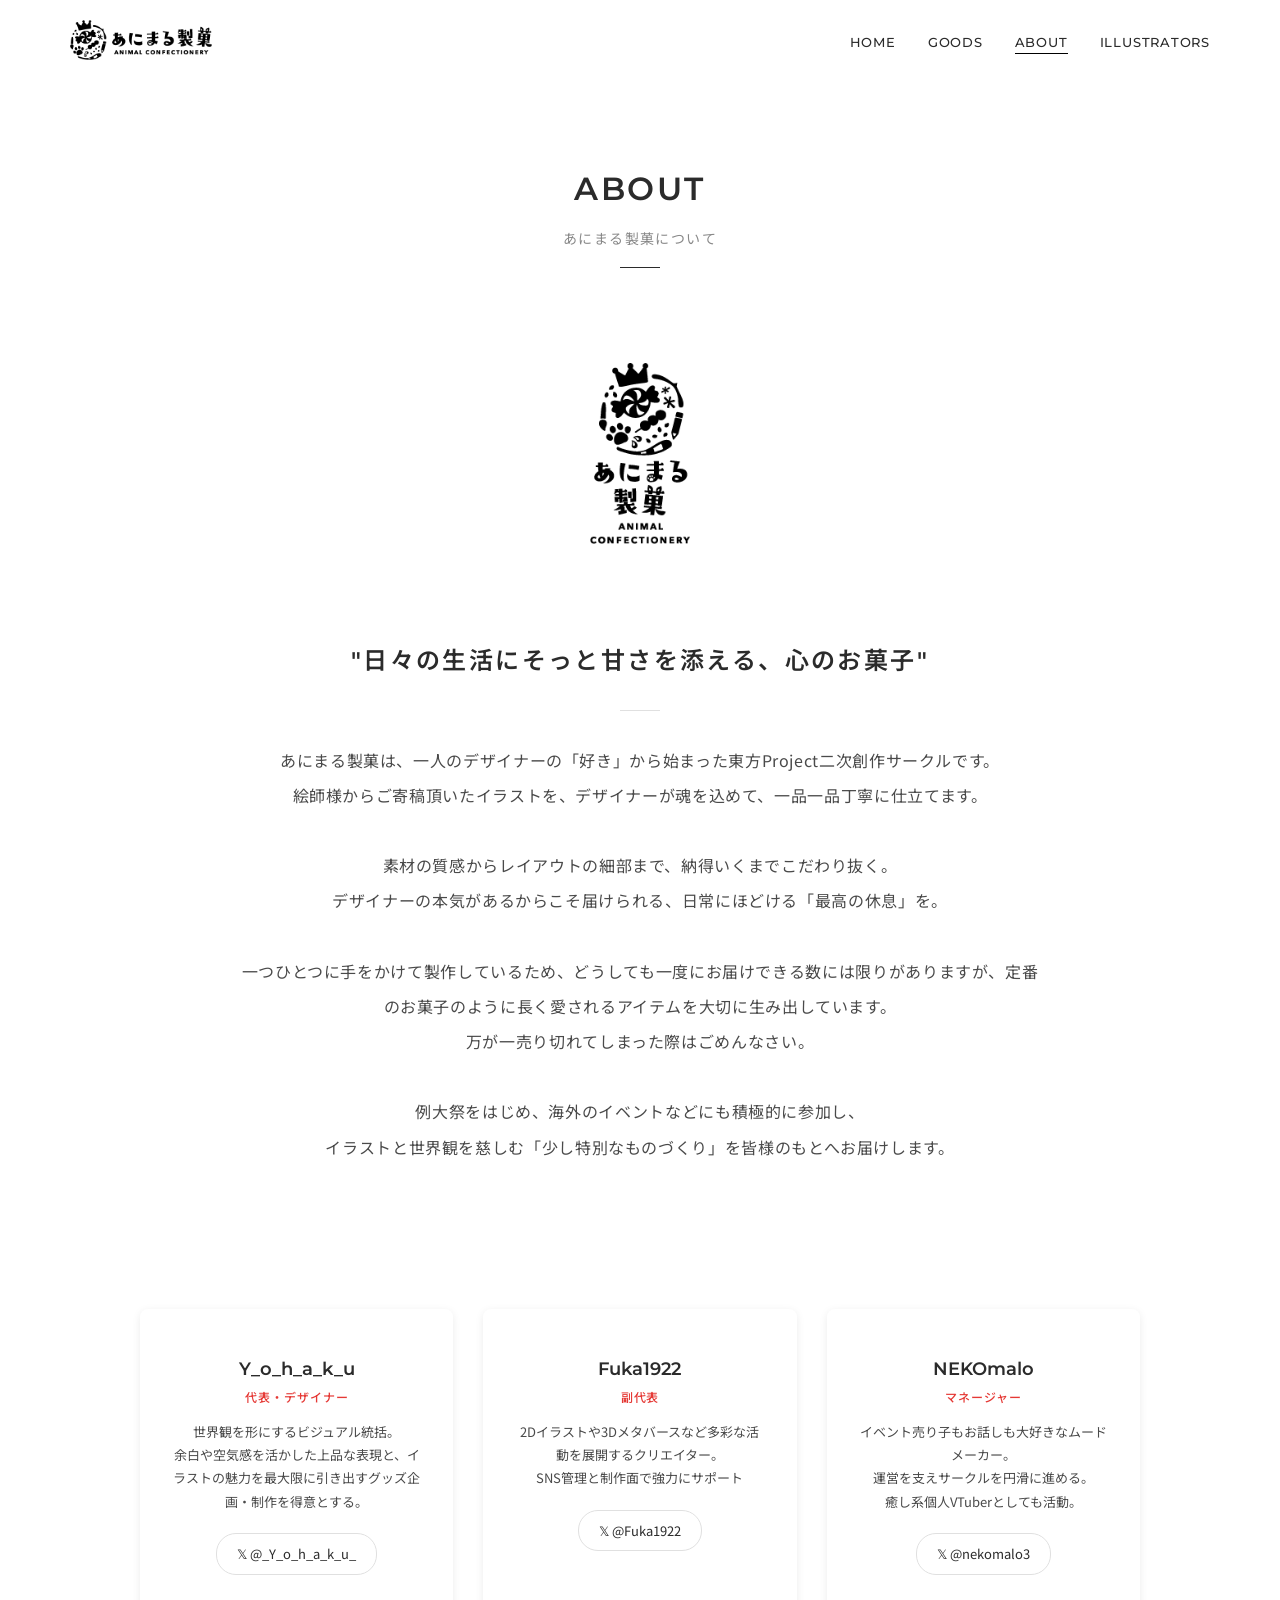
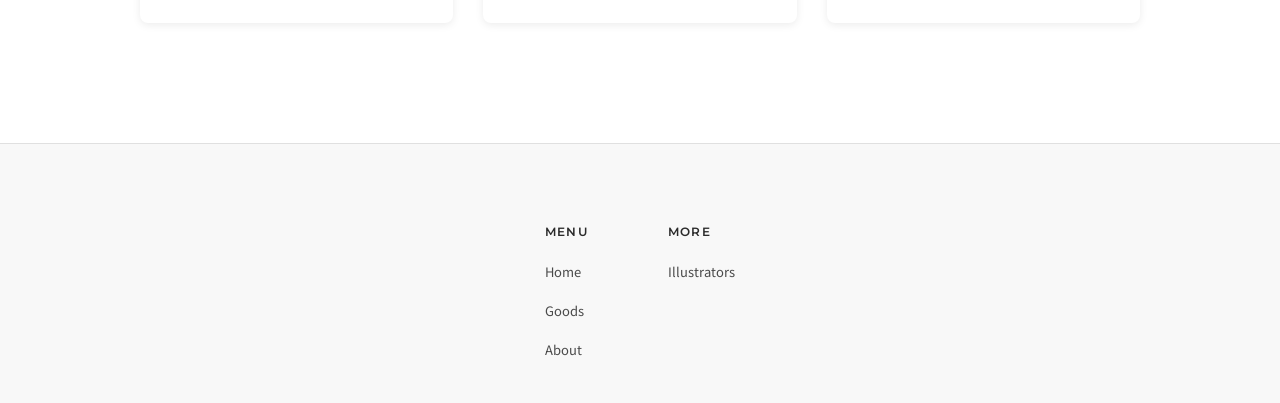
==== about.html @ 4a23eeb8 "Initial commit" ====
<!DOCTYPE html>
<html lang="ja">

<head>
    <meta charset="UTF-8">
    <meta name="viewport" content="width=device-width, initial-scale=1.0">
    <title>About | あにまる製菓 - サークルについて</title>
    <meta name="description" content="あにまる製菓のサークル理念、ものづくりへのこだわり、活動実績をご紹介します。厳選されたイラストとこだわりの質感で心のお菓子をお届けします。">
    <meta property="og:title" content="About | あにまる製菓">
    <meta property="og:description" content="あにまる製菓のサークル理念、ものづくりへのこだわりをご紹介します。">
    <meta property="og:type" content="website">
    <meta name="twitter:card" content="summary_large_image">
    <link rel="icon" href="rogo/アセット 2.png" type="image/png">
    <link rel="stylesheet" href="css/style.css">
</head>

<body>

    <!-- ヘッダー -->
    <header class="header" id="header">
        <div class="header__inner">
            <a href="index.html" class="header__logo" aria-label="あにまる製菓 トップへ">
                <img src="rogo/アセット 1.png" alt="あにまる製菓 ロゴ" width="180" height="40">
            </a>
            <nav class="nav" aria-label="メインナビゲーション">
                <ul class="nav__list">
                    <li><a href="index.html" class="nav__link">Home</a></li>
                    <li><a href="products.html" class="nav__link">Goods</a></li>
                    <li><a href="about.html" class="nav__link nav__link--active">About</a></li>

                    <li><a href="illustrators.html" class="nav__link">Illustrators</a></li>

                </ul>
            </nav>
            <button class="hamburger" id="hamburger" aria-label="メニューを開く" aria-expanded="false">
                <span class="hamburger__line"></span>
                <span class="hamburger__line"></span>
                <span class="hamburger__line"></span>
            </button>
        </div>
    </header>

    <!-- モバイルナビゲーション -->
    <nav class="mobile-nav" id="mobile-nav" aria-label="モバイルナビゲーション">
        <ul class="mobile-nav__list">
            <li class="mobile-nav__item"><a href="index.html" class="mobile-nav__link">Home</a></li>
            <li class="mobile-nav__item"><a href="products.html" class="mobile-nav__link">Goods</a></li>
            <li class="mobile-nav__item"><a href="about.html" class="mobile-nav__link">About</a></li>

            <li class="mobile-nav__item"><a href="illustrators.html" class="mobile-nav__link">Illustrators</a></li>

        </ul>
    </nav>

    <main>
        <!-- ページヒーロー -->
        <section class="page-hero" style="margin-top: var(--header-height);">
            <div class="container">
                <div class="section-title" style="padding: 80px 0 0; margin-bottom: 95px;">
                    <span class="section-title__en">About</span>
                    <span class="section-title__ja">あにまる製菓について</span>
                    <span class="section-title__line"></span>
                </div>
            </div>
        </section>

        <!-- サークル理念 -->
        <section class="section fade-in" style="padding-top: 0;">
            <div class="container">
                <div class="about-philosophy" style="max-width: 800px; margin: 0 auto; text-align: center;">
                    <img src="rogo/アセット 2.png" alt="あにまる製菓" style="width: 100px; margin: 0 auto 100px;" loading="lazy">
                    <h2
                        style="font-size: var(--fs-h3); font-weight: 600; color: var(--color-heading); letter-spacing: 0.1em; margin-bottom: 16px;">
                        "日々の生活にそっと甘さを添える、心のお菓子"
                    </h2>
                    <span
                        style="display: block; width: 40px; height: 1px; background: var(--color-border); margin: 32px auto;"></span>
                    <p style="line-height: 2.2; letter-spacing: 0.04em;">
                        あにまる製菓は、一人のデザイナーの「好き」から始まった東方Project二次創作サークルです。<br>
                        絵師様からご寄稿頂いたイラストを、デザイナーが魂を込めて、一品一品丁寧に仕立てます。<br><br>
                        素材の質感からレイアウトの細部まで、納得いくまでこだわり抜く。<br>
                        デザイナーの本気があるからこそ届けられる、日常にほどける「最高の休息」を。<br><br>
                        一つひとつに手をかけて製作しているため、どうしても一度にお届けできる数には限りがありますが、定番のお菓子のように長く愛されるアイテムを大切に生み出しています。<br>
                        万が一売り切れてしまった際はごめんなさい。<br><br>
                        例大祭をはじめ、海外のイベントなどにも積極的に参加し、<br>
                        イラストと世界観を慈しむ「少し特別なものづくり」を皆様のもとへお届けします。
                    </p>
                </div>
            </div>
        </section>

        <!-- メンバー紹介 -->
        <section id="members" class="section fade-in" style="padding-top: 0;">
            <div class="container">
                <div class="grid grid--3" style="max-width:1000px;margin:0 auto;">

                    <!-- Y_o_h_a_k_u -->
                    <div class="member-card"
                        style="background:var(--color-white);border-radius:var(--radius-card);box-shadow:var(--shadow-card);overflow:hidden;text-align:center;padding:48px 32px;">
                        <h3
                            style="font-family:var(--font-heading);font-size:18px;font-weight:600;color:var(--color-heading);margin-bottom:4px;">
                            Y_o_h_a_k_u</h3>
                        <p
                            style="font-size:12px;color:var(--color-accent);font-weight:500;letter-spacing:0.08em;margin-bottom:12px;">
                            代表・デザイナー</p>
                        <p style="font-size:13px;line-height:1.8;color:var(--color-body);margin-bottom:20px;">
                            世界観を形にするビジュアル統括。<br>
                            余白や空気感を活かした上品な表現と、イラストの魅力を最大限に引き出すグッズ企画・制作を得意とする。
                        </p>
                        <a href="https://x.com/_Y_o_h_a_k_u_" target="_blank" rel="noopener noreferrer"
                            style="display:inline-flex;align-items:center;gap:6px;font-size:13px;color:var(--color-heading);border:1px solid var(--color-border);padding:8px 20px;border-radius:20px;transition:all 0.3s ease;"
                            onmouseover="this.style.background='var(--color-heading)';this.style.color='#fff'"
                            onmouseout="this.style.background='transparent';this.style.color='var(--color-heading)'">
                            𝕏 @_Y_o_h_a_k_u_
                        </a>
                    </div>

                    <!-- Fuka1922 -->
                    <div class="member-card"
                        style="background:var(--color-white);border-radius:var(--radius-card);box-shadow:var(--shadow-card);overflow:hidden;text-align:center;padding:48px 32px;">
                        <h3
                            style="font-family:var(--font-heading);font-size:18px;font-weight:600;color:var(--color-heading);margin-bottom:4px;">
                            Fuka1922</h3>
                        <p
                            style="font-size:12px;color:var(--color-accent);font-weight:500;letter-spacing:0.08em;margin-bottom:12px;">
                            副代表</p>
                        <p style="font-size:13px;line-height:1.8;color:var(--color-body);margin-bottom:20px;">
                            2Dイラストや3Dメタバースなど多彩な活動を展開するクリエイター。<br>SNS管理と制作面で強力にサポート
                        </p>
                        <a href="https://x.com/Fuka1922" target="_blank" rel="noopener noreferrer"
                            style="display:inline-flex;align-items:center;gap:6px;font-size:13px;color:var(--color-heading);border:1px solid var(--color-border);padding:8px 20px;border-radius:20px;transition:all 0.3s ease;"
                            onmouseover="this.style.background='var(--color-heading)';this.style.color='#fff'"
                            onmouseout="this.style.background='transparent';this.style.color='var(--color-heading)'">
                            𝕏 @Fuka1922
                        </a>
                    </div>

                    <!-- NEKOmalo -->
                    <div class="member-card"
                        style="background:var(--color-white);border-radius:var(--radius-card);box-shadow:var(--shadow-card);overflow:hidden;text-align:center;padding:48px 32px;">
                        <h3
                            style="font-family:var(--font-heading);font-size:18px;font-weight:600;color:var(--color-heading);margin-bottom:4px;">
                            NEKOmalo</h3>
                        <p
                            style="font-size:12px;color:var(--color-accent);font-weight:500;letter-spacing:0.08em;margin-bottom:12px;">
                            マネージャー</p>
                        <p style="font-size:13px;line-height:1.8;color:var(--color-body);margin-bottom:20px;">
                            イベント売り子もお話しも大好きなムードメーカー。<br>
                            運営を支えサークルを円滑に進める。<br>
                            癒し系個人VTuberとしても活動。
                        </p>
                        <a href="https://x.com/nekomalo3" target="_blank" rel="noopener noreferrer"
                            style="display:inline-flex;align-items:center;gap:6px;font-size:13px;color:var(--color-heading);border:1px solid var(--color-border);padding:8px 20px;border-radius:20px;transition:all 0.3s ease;"
                            onmouseover="this.style.background='var(--color-heading)';this.style.color='#fff'"
                            onmouseout="this.style.background='transparent';this.style.color='var(--color-heading)'">
                            𝕏 @nekomalo3
                        </a>
                    </div>

                </div>
            </div>
        </section>





    </main>

    <!-- フッター -->
    <footer class="footer" id="footer">
        <div class="footer__inner">

            <div class="footer__nav">
                <div>
                    <h4 class="footer__nav-title">Menu</h4>
                    <ul class="footer__nav-list">
                        <li><a href="index.html" class="footer__nav-link">Home</a></li>
                        <li><a href="products.html" class="footer__nav-link">Goods</a></li>
                        <li><a href="about.html" class="footer__nav-link">About</a></li>

                    </ul>
                </div>
                <div>
                    <h4 class="footer__nav-title">More</h4>
                    <ul class="footer__nav-list">
                        <li><a href="illustrators.html" class="footer__nav-link">Illustrators</a></li>

                    </ul>
                </div>

            </div>
        </div>
    </footer>

    <button class="scroll-top" id="scroll-top" aria-label="ページトップに戻る">↑</button>
    <script src="js/main.js"></script>
</body>

</html>
---- css/style.css ----
/* ============================================================
   あにまる製菓 - ANIMAL CONFECTIONERY
   デザインシステム CSS
   モノトーン・ギャラリースタイル
   ============================================================ */

/* ── Google Fonts 読み込み ── */
@import url('https://fonts.googleapis.com/css2?family=Montserrat:wght@300;400;500;600;700&family=Noto+Sans+JP:wght@300;400;500;600;700&display=swap');

/* ============================================================
   1. CSS カスタムプロパティ（デザイントークン）
   ============================================================ */
:root {
  /* --- カラーパレット（モノトーン） --- */
  --color-white: #FFFFFF;
  --color-off-white: #FAFAFA;
  --color-light-gray-bg: #F8F8F8;
  --color-border: #E0E0E0;
  --color-disabled: #CCCCCC;
  --color-caption: #888888;
  --color-note: #555555;
  --color-body: #4A4A4A;
  --color-icon: #4A4A4A;
  --color-heading: #2B2B2B;
  --color-dark-gray: #333333;
  --color-hover: #666666;
  --color-black: #000000;

  /* --- アクセントカラー（3周年キャンペーン用・赤） --- */
  --color-accent: #E53935;
  --color-accent-dark: #C62828;
  --color-accent-light: #FFCDD2;

  /* --- タイポグラフィ --- */
  --font-heading: 'Montserrat', 'Noto Sans JP', sans-serif;
  --font-body: 'Noto Sans JP', 'Montserrat', sans-serif;

  /* --- フォントサイズ（PC） --- */
  --fs-h1: 40px;
  --fs-h2: 32px;
  --fs-h3: 24px;
  --fs-h4: 20px;
  --fs-body: 16px;
  --fs-caption: 14px;
  --fs-note: 12px;

  /* --- 行間 --- */
  --lh-body: 1.8;
  --lh-heading: 1.4;

  /* --- 余白 --- */
  --space-section: 120px;
  --space-element: 60px;
  --space-content: 40px;
  --space-card: 30px;

  /* --- レイアウト --- */
  --container-max: 1200px;
  --gutter: 30px;

  /* --- ヘッダー --- */
  --header-height: 80px;

  /* --- シャドウ --- */
  --shadow-card: 0 2px 8px rgba(0, 0, 0, 0.08);
  --shadow-card-hover: 0 4px 16px rgba(0, 0, 0, 0.12);
  --shadow-header: 0 1px 4px rgba(0, 0, 0, 0.06);

  /* --- ボーダーラジアス --- */
  --radius-card: 8px;
  --radius-button: 4px;

  /* --- トランジション --- */
  --transition-base: 0.3s ease;
  --transition-slow: 0.5s ease;
}

/* ============================================================
   2. リセット & ベース
   ============================================================ */
*,
*::before,
*::after {
  margin: 0;
  padding: 0;
  box-sizing: border-box;
}

html {
  scroll-behavior: smooth;
  -webkit-text-size-adjust: 100%;
}

body {
  font-family: var(--font-body);
  font-size: var(--fs-body);
  font-weight: 400;
  line-height: var(--lh-body);
  color: var(--color-body);
  background-color: var(--color-white);
  -webkit-font-smoothing: antialiased;
  -moz-osx-font-smoothing: grayscale;
  overflow-x: hidden;
}

img {
  max-width: 100%;
  height: auto;
  display: block;
}

a {
  color: var(--color-black);
  text-decoration: none;
  transition: color var(--transition-base);
}

a:hover {
  color: var(--color-hover);
}

ul,
ol {
  list-style: none;
}

button {
  font-family: inherit;
  cursor: pointer;
  border: none;
  background: none;
}

/* ============================================================
   3. タイポグラフィ
   ============================================================ */
h1,
h2,
h3,
h4,
h5,
h6 {
  font-family: var(--font-heading);
  color: var(--color-heading);
  line-height: var(--lh-heading);
  font-weight: 600;
}

h1 {
  font-size: var(--fs-h1);
}

h2 {
  font-size: var(--fs-h2);
}

h3 {
  font-size: var(--fs-h3);
}

h4 {
  font-size: var(--fs-h4);
}

p {
  margin-bottom: 1.5em;
  color: var(--color-body);
}

.text-caption {
  font-size: var(--fs-caption);
  color: var(--color-caption);
}

.text-note {
  font-size: var(--fs-note);
  color: var(--color-note);
}

/* セクションタイトル（英語大文字 + 日本語サブタイトル） */
.section-title {
  text-align: center;
  margin-bottom: var(--space-element);
}

.section-title__en {
  display: block;
  font-family: var(--font-heading);
  font-size: var(--fs-h2);
  font-weight: 600;
  letter-spacing: 0.08em;
  color: var(--color-heading);
  text-transform: uppercase;
}

.section-title__ja {
  display: block;
  font-size: var(--fs-caption);
  font-weight: 400;
  color: var(--color-caption);
  margin-top: 8px;
  letter-spacing: 0.1em;
}

.section-title__line {
  display: block;
  width: 40px;
  height: 1px;
  background-color: var(--color-heading);
  margin: 16px auto 0;
}

/* ============================================================
   4. レイアウト
   ============================================================ */
.container {
  max-width: var(--container-max);
  margin: 0 auto;
  padding: 0 var(--gutter);
}

.section {
  padding: var(--space-section) 0;
}

.section--gray {
  background-color: var(--color-light-gray-bg);
}

/* グリッド */
.grid {
  display: grid;
  gap: var(--gutter);
}

.grid--2 {
  grid-template-columns: repeat(2, 1fr);
}

.grid--3 {
  grid-template-columns: repeat(3, 1fr);
}

.grid--4 {
  grid-template-columns: repeat(4, 1fr);
}

/* ============================================================
   5. ヘッダー
   ============================================================ */
.header {
  position: fixed;
  top: 0;
  left: 0;
  width: 100%;
  height: var(--header-height);
  background-color: rgba(255, 255, 255, 0.95);
  backdrop-filter: blur(10px);
  -webkit-backdrop-filter: blur(10px);
  z-index: 1000;
  transition: box-shadow var(--transition-base);
}

.header--scrolled {
  box-shadow: var(--shadow-header);
}

.header__inner {
  display: flex;
  align-items: center;
  justify-content: space-between;
  max-width: var(--container-max);
  margin: 0 auto;
  padding: 0 var(--gutter);
  height: 100%;
}

.header__logo {
  display: flex;
  align-items: center;
  gap: 8px;
}

.header__logo img {
  height: 40px;
  width: auto;
}

/* ナビゲーション */
.nav {
  display: flex;
  align-items: center;
}

.nav__list {
  display: flex;
  align-items: center;
  gap: 32px;
}

.nav__link {
  font-family: var(--font-heading);
  font-size: 13px;
  font-weight: 500;
  letter-spacing: 0.06em;
  color: var(--color-heading);
  position: relative;
  padding: 4px 0;
  text-transform: uppercase;
}

.nav__link::after {
  content: '';
  position: absolute;
  bottom: 0;
  left: 0;
  width: 0;
  height: 1px;
  background-color: var(--color-black);
  transition: width var(--transition-base);
}

.nav__link:hover::after,
.nav__link--active::after {
  width: 100%;
}

.nav__link:hover {
  color: var(--color-heading);
}

/* ハンバーガーメニュー */
.hamburger {
  display: none;
  flex-direction: column;
  justify-content: center;
  align-items: center;
  width: 40px;
  height: 40px;
  gap: 6px;
  z-index: 1100;
}

.hamburger__line {
  display: block;
  width: 24px;
  height: 1.5px;
  background-color: var(--color-heading);
  transition: all var(--transition-base);
}

.hamburger--active .hamburger__line:nth-child(1) {
  transform: translateY(7.5px) rotate(45deg);
}

.hamburger--active .hamburger__line:nth-child(2) {
  opacity: 0;
}

.hamburger--active .hamburger__line:nth-child(3) {
  transform: translateY(-7.5px) rotate(-45deg);
}

/* モバイルメニューオーバーレイ */
.mobile-nav {
  display: none;
  position: fixed;
  top: 0;
  left: 0;
  width: 100%;
  height: 100vh;
  background-color: rgba(255, 255, 255, 0.98);
  z-index: 1050;
  justify-content: center;
  align-items: center;
  opacity: 0;
  pointer-events: none;
  transition: opacity var(--transition-slow);
}

.mobile-nav--active {
  opacity: 1;
  pointer-events: all;
}

.mobile-nav__list {
  text-align: center;
}

.mobile-nav__item {
  margin-bottom: 24px;
}

.mobile-nav__link {
  font-family: var(--font-heading);
  font-size: 20px;
  font-weight: 500;
  letter-spacing: 0.1em;
  color: var(--color-heading);
  text-transform: uppercase;
}

.mobile-nav__link:hover {
  color: var(--color-hover);
}

/* ============================================================
   6. メインビジュアル（ヒーローセクション）
   ============================================================ */
.hero {
  margin-top: var(--header-height);
  position: relative;
  width: 100%;
  overflow: hidden;
}

/* 3周年キャンペーンバナー（トップのメインビジュアルの上に表示） */
.campaign-banner {
  position: relative;
  width: 100%;
  max-height: 600px;
  background: var(--color-black);
  overflow: hidden;
  cursor: pointer;
}

.campaign-banner__slider {
  display: flex;
  width: 400%;
  height: 100%;
  animation: bannerSlide 16s ease-in-out infinite;
}

.campaign-banner__slide {
  width: 25%;
  flex-shrink: 0;
  display: flex;
  align-items: center;
  justify-content: center;
  max-height: 600px;
  overflow: hidden;
}

.campaign-banner__slide img {
  width: 100%;
  height: 100%;
  object-fit: contain;
  display: block;
  max-height: 600px;
}

@keyframes bannerSlide {

  0%,
  22% {
    transform: translateX(0);
  }

  25%,
  47% {
    transform: translateX(-25%);
  }

  50%,
  72% {
    transform: translateX(-50%);
  }

  75%,
  97% {
    transform: translateX(-75%);
  }

  100% {
    transform: translateX(0);
  }
}

/* カウントダウン表示 */
.campaign-countdown {
  background: linear-gradient(135deg, var(--color-black) 0%, var(--color-dark-gray) 100%);
  padding: 20px 0;
  text-align: center;
}

.campaign-countdown__label {
  font-family: var(--font-heading);
  font-size: var(--fs-caption);
  color: var(--color-caption);
  letter-spacing: 0.15em;
  text-transform: uppercase;
  margin-bottom: 8px;
}

.campaign-countdown__timer {
  display: flex;
  justify-content: center;
  align-items: center;
  gap: 16px;
}

.campaign-countdown__unit {
  text-align: center;
}

.campaign-countdown__number {
  font-family: var(--font-heading);
  font-size: 36px;
  font-weight: 700;
  color: var(--color-white);
  line-height: 1;
}

.campaign-countdown__text {
  font-size: 11px;
  color: var(--color-caption);
  letter-spacing: 0.1em;
  text-transform: uppercase;
  margin-top: 4px;
}

.campaign-countdown__separator {
  font-family: var(--font-heading);
  font-size: 28px;
  font-weight: 300;
  color: var(--color-caption);
  line-height: 1;
  margin-bottom: 16px;
}

.campaign-countdown__link {
  display: inline-block;
  margin-top: 16px;
  font-family: var(--font-heading);
  font-size: var(--fs-caption);
  color: var(--color-white);
  letter-spacing: 0.08em;
  border-bottom: 1px solid rgba(255, 255, 255, 0.3);
  padding-bottom: 2px;
  transition: border-color var(--transition-base);
}

.campaign-countdown__link:hover {
  color: var(--color-white);
  border-color: var(--color-white);
}

/* ヒーローメインビジュアル */
.hero__visual {
  position: relative;
  width: 100%;
  height: 70vh;
  min-height: 500px;
  max-height: 800px;
  display: flex;
  justify-content: center;
  align-items: center;
  background-color: var(--color-light-gray-bg);
  overflow: hidden;
}

.hero__visual-img {
  width: 100%;
  height: 100%;
  object-fit: cover;
}

.hero__overlay {
  position: absolute;
  bottom: 0;
  left: 0;
  width: 100%;
  padding: 60px 0 40px;
  background: linear-gradient(to top, rgba(0, 0, 0, 0.5) 0%, transparent 100%);
  display: flex;
  flex-direction: column;
  align-items: center;
}

.hero__catch {
  font-family: var(--font-body);
  font-size: 18px;
  font-weight: 400;
  color: var(--color-white);
  letter-spacing: 0.15em;
  text-align: center;
  text-shadow: 0 1px 4px rgba(0, 0, 0, 0.3);
}

/* ============================================================
   7. サークル紹介セクション
   ============================================================ */
.intro {
  text-align: center;
  padding: var(--space-section) 0;
}

.intro__logo {
  width: 120px;
  margin: 0 auto 24px;
}

.intro__name-ja {
  font-family: var(--font-body);
  font-size: var(--fs-h3);
  font-weight: 700;
  color: var(--color-heading);
  letter-spacing: 0.15em;
}

.intro__name-en {
  font-family: var(--font-heading);
  font-size: var(--fs-caption);
  font-weight: 500;
  color: var(--color-caption);
  letter-spacing: 0.2em;
  text-transform: uppercase;
  margin-top: 4px;
}

.intro__divider {
  display: block;
  width: 40px;
  height: 1px;
  background-color: var(--color-border);
  margin: 32px auto;
}

.intro__text {
  max-width: 640px;
  margin: 0 auto;
  font-size: var(--fs-body);
  line-height: 2;
  color: var(--color-body);
  letter-spacing: 0.04em;
}

/* ============================================================
   8. 商品カード
   ============================================================ */
.product-card {
  display: block;
  background: var(--color-white);
  border-radius: var(--radius-card);
  overflow: hidden;
  transition: box-shadow var(--transition-base), transform var(--transition-base);
}

.product-card:hover {
  box-shadow: var(--shadow-card-hover);
  transform: translateY(-4px);
}

.product-card__image-wrap {
  position: relative;
  overflow: hidden;
  aspect-ratio: 1 / 1;
  background-color: var(--color-light-gray-bg);
}

.product-card__image {
  width: 100%;
  height: 100%;
  object-fit: cover;
  transition: transform var(--transition-slow);
}

.product-card:hover .product-card__image {
  transform: scale(1.05);
}

.product-card__overlay {
  position: absolute;
  bottom: 0;
  left: 0;
  width: 100%;
  padding: 16px;
  background: linear-gradient(to top, rgba(0, 0, 0, 0.6) 0%, transparent 100%);
  opacity: 0;
  transition: opacity var(--transition-base);
}

.product-card:hover .product-card__overlay {
  opacity: 1;
}

.product-card__overlay-text {
  font-size: var(--fs-caption);
  color: var(--color-white);
}

.product-card__info {
  padding: 16px 8px 20px;
}

.product-card__name {
  font-family: var(--font-body);
  font-size: 15px;
  font-weight: 500;
  color: var(--color-heading);
  margin-bottom: 4px;
  line-height: 1.5;
}

.product-card__artist {
  font-size: var(--fs-caption);
  color: var(--color-caption);
}

.product-card__price {
  font-family: var(--font-heading);
  font-size: 15px;
  font-weight: 600;
  color: var(--color-heading);
  margin-top: 6px;
}

/* ============================================================
   9. ニュースセクション
   ============================================================ */
.news-list {
  max-width: 800px;
  margin: 0 auto;
}

.news-item {
  display: flex;
  align-items: baseline;
  gap: 24px;
  padding: 20px 0;
  border-bottom: 1px solid var(--color-border);
  transition: opacity var(--transition-base);
}

.news-item:hover {
  opacity: 0.7;
}

.news-item__date {
  font-family: var(--font-heading);
  font-size: var(--fs-caption);
  font-weight: 500;
  color: var(--color-caption);
  white-space: nowrap;
  letter-spacing: 0.04em;
}

.news-item__tag {
  display: inline-block;
  font-size: 11px;
  font-weight: 500;
  color: var(--color-white);
  background-color: var(--color-dark-gray);
  padding: 2px 10px;
  border-radius: 2px;
  letter-spacing: 0.04em;
  white-space: nowrap;
}

.news-item__tag--event {
  background-color: var(--color-heading);
}

.news-item__tag--new {
  background-color: var(--color-dark-gray);
}

.news-item__tag--restock {
  background-color: var(--color-caption);
}

.news-item__title {
  font-size: var(--fs-body);
  font-weight: 400;
  color: var(--color-heading);
  flex: 1;
}

/* ============================================================
   10. ボタン
   ============================================================ */
/* プライマリボタン */
.btn {
  display: inline-block;
  font-family: var(--font-heading);
  font-size: 14px;
  font-weight: 500;
  letter-spacing: 0.08em;
  padding: 15px 40px;
  border-radius: var(--radius-button);
  transition: all var(--transition-base);
  text-align: center;
  cursor: pointer;
}

.btn--primary {
  background-color: var(--color-black);
  color: var(--color-white);
  border: 1px solid var(--color-black);
}

.btn--primary:hover {
  background-color: var(--color-dark-gray);
  color: var(--color-white);
  border-color: var(--color-dark-gray);
}

/* セカンダリボタン */
.btn--secondary {
  background-color: transparent;
  color: var(--color-black);
  border: 1px solid var(--color-black);
}

.btn--secondary:hover {
  background-color: var(--color-black);
  color: var(--color-white);
}

/* アクセントボタン（キャンペーン用） */
.btn--accent {
  background-color: var(--color-accent);
  color: var(--color-white);
  border: 1px solid var(--color-accent);
}

.btn--accent:hover {
  background-color: var(--color-accent-dark);
  border-color: var(--color-accent-dark);
  color: var(--color-white);
}

/* もっと見るリンク */
.more-link {
  display: inline-flex;
  align-items: center;
  gap: 8px;
  font-family: var(--font-heading);
  font-size: 14px;
  font-weight: 500;
  letter-spacing: 0.08em;
  color: var(--color-heading);
  text-transform: uppercase;
  transition: gap var(--transition-base);
}

.more-link:hover {
  gap: 12px;
  color: var(--color-heading);
}

.more-link__arrow {
  font-size: 18px;
  transition: transform var(--transition-base);
}

.more-link:hover .more-link__arrow {
  transform: translateX(4px);
}

/* ============================================================
   11. フッター
   ============================================================ */
.footer {
  background-color: var(--color-light-gray-bg);
  padding: 80px 0 40px;
  border-top: 1px solid var(--color-border);
}

.footer__inner {
  display: flex;
  justify-content: center;
  gap: 60px;
  max-width: var(--container-max);
  margin: 0 auto;
  padding: 0 var(--gutter);
}

.footer__brand {
  display: flex;
  flex-direction: column;
  align-items: flex-start;
}

.footer__logo {
  width: 80px;
  margin-bottom: 16px;
}

.footer__brand-name {
  font-size: 13px;
  font-weight: 500;
  color: var(--color-heading);
  letter-spacing: 0.08em;
}

.footer__brand-desc {
  font-size: var(--fs-note);
  color: var(--color-caption);
  margin-top: 8px;
  line-height: 1.6;
}

.footer__nav {
  display: flex;
  justify-content: center;
  gap: 80px;
}

.footer__nav-title {
  font-family: var(--font-heading);
  font-size: 12px;
  font-weight: 600;
  letter-spacing: 0.1em;
  text-transform: uppercase;
  color: var(--color-heading);
  margin-bottom: 16px;
}

.footer__nav-list {
  display: flex;
  flex-direction: column;
  gap: 10px;
}

.footer__nav-link {
  font-size: 13px;
  color: var(--color-body);
  transition: color var(--transition-base);
}

.footer__nav-link:hover {
  color: var(--color-heading);
}

.footer__sns {
  display: flex;
  gap: 16px;
  margin-top: 20px;
}

.footer__sns-link {
  display: flex;
  align-items: center;
  justify-content: center;
  width: 36px;
  height: 36px;
  border: 1px solid var(--color-border);
  border-radius: 50%;
  color: var(--color-body);
  font-size: 16px;
  transition: all var(--transition-base);
}

.footer__sns-link:hover {
  background-color: var(--color-black);
  color: var(--color-white);
  border-color: var(--color-black);
}

.footer__bottom {
  display: flex;
  justify-content: space-between;
  align-items: center;
  max-width: var(--container-max);
  margin: 60px auto 0;
  padding: 24px var(--gutter) 0;
  border-top: 1px solid var(--color-border);
}

.footer__copyright {
  font-family: var(--font-heading);
  font-size: 11px;
  color: var(--color-caption);
  letter-spacing: 0.04em;
}

.footer__legal {
  display: flex;
  gap: 24px;
}

.footer__legal-link {
  font-size: 11px;
  color: var(--color-caption);
}

.footer__legal-link:hover {
  color: var(--color-heading);
}

/* ============================================================
   12. ユーティリティ
   ============================================================ */
.text-center {
  text-align: center;
}

.mt-0 {
  margin-top: 0;
}

.mb-0 {
  margin-bottom: 0;
}

.mb-sm {
  margin-bottom: 16px;
}

.mb-md {
  margin-bottom: 32px;
}

.mb-lg {
  margin-bottom: 60px;
}

/* フェードインアニメーション */
.fade-in {
  opacity: 0;
  transform: translateY(20px);
  transition: opacity 0.6s ease, transform 0.6s ease;
}

.fade-in.is-visible {
  opacity: 1;
  transform: translateY(0);
}

/* スクロールトップボタン */
.scroll-top {
  position: fixed;
  bottom: 32px;
  right: 32px;
  width: 44px;
  height: 44px;
  background-color: var(--color-black);
  color: var(--color-white);
  border-radius: 50%;
  display: flex;
  align-items: center;
  justify-content: center;
  font-size: 18px;
  z-index: 900;
  opacity: 0;
  pointer-events: none;
  transition: opacity var(--transition-base), background-color var(--transition-base);
}

.scroll-top--visible {
  opacity: 1;
  pointer-events: all;
}

.scroll-top:hover {
  background-color: var(--color-dark-gray);
  color: var(--color-white);
}

/* ============================================================
   12.5 フィルターボタン
   ============================================================ */
.filter-btn {
  display: inline-block;
  font-family: var(--font-body);
  font-size: 13px;
  font-weight: 400;
  color: var(--color-caption);
  background: transparent;
  border: 1px solid var(--color-border);
  padding: 8px 16px;
  border-radius: 20px;
  cursor: pointer;
  transition: all var(--transition-base);
  letter-spacing: 0.04em;
}

.filter-btn:hover {
  border-color: var(--color-heading);
  color: var(--color-heading);
}

.filter-btn--active {
  background-color: var(--color-black);
  color: var(--color-white);
  border-color: var(--color-black);
}

/* テキストユーティリティ */
.text-caption {
  font-size: var(--fs-caption);
  color: var(--color-caption);
  line-height: 1.6;
}

/* 2カラムグリッド */
.grid--2 {
  display: grid;
  grid-template-columns: repeat(2, 1fr);
  gap: var(--space-content);
}

/* ============================================================
   13. 3周年特設ページ用のスタイル
   ============================================================ */
.anniversary-hero {
  background: linear-gradient(135deg, var(--color-black) 0%, #1a1a1a 50%, var(--color-dark-gray) 100%);
  padding: 80px 0;
  text-align: center;
  position: relative;
  overflow: hidden;
}

.anniversary-hero::before {
  content: '';
  position: absolute;
  top: 0;
  left: 0;
  width: 100%;
  height: 100%;
  background: radial-gradient(circle at 30% 50%, rgba(229, 57, 53, 0.08) 0%, transparent 50%),
    radial-gradient(circle at 70% 50%, rgba(229, 57, 53, 0.05) 0%, transparent 50%);
  pointer-events: none;
}

.anniversary-hero__badge {
  display: inline-block;
  font-family: var(--font-heading);
  font-size: 12px;
  font-weight: 600;
  letter-spacing: 0.2em;
  color: var(--color-accent);
  border: 1px solid var(--color-accent);
  padding: 6px 20px;
  border-radius: 2px;
  text-transform: uppercase;
  margin-bottom: 24px;
}

.anniversary-hero__title {
  font-family: var(--font-heading);
  font-size: 48px;
  font-weight: 700;
  color: var(--color-white);
  letter-spacing: 0.04em;
  margin-bottom: 8px;
}

.anniversary-hero__subtitle {
  font-size: 18px;
  color: rgba(255, 255, 255, 0.7);
  letter-spacing: 0.08em;
  margin-bottom: 40px;
}

/* ============================================================
   14. レスポンシブ対応
   ============================================================ */

/* --- タブレット (768px - 1199px) --- */
@media (max-width: 1199px) {
  :root {
    --fs-h1: 32px;
    --fs-h2: 28px;
    --fs-h3: 22px;
    --fs-h4: 18px;
    --fs-body: 15px;
    --fs-caption: 13px;
    --fs-note: 11px;
    --space-section: 80px;
    --space-element: 40px;
    --space-content: 30px;
    --space-card: 20px;
    --header-height: 70px;
  }

  .grid--3 {
    grid-template-columns: repeat(2, 1fr);
  }

  .grid--4 {
    grid-template-columns: repeat(2, 1fr);
  }

  .footer__inner {
    flex-direction: column;
    align-items: center;
    gap: 40px;
  }

}

/* --- スマートフォン (~767px) --- */
@media (max-width: 767px) {
  :root {
    --fs-h1: 28px;
    --fs-h2: 24px;
    --fs-h3: 20px;
    --fs-h4: 17px;
    --fs-body: 14px;
    --fs-caption: 12px;
    --fs-note: 11px;
    --space-section: 60px;
    --space-element: 30px;
    --space-content: 20px;
    --space-card: 15px;
    --header-height: 60px;
    --gutter: 20px;
  }

  /* ナビゲーション切替 */
  .nav {
    display: none;
  }

  .hamburger {
    display: flex;
  }

  .mobile-nav {
    display: flex;
  }

  /* グリッドは1カラムに */
  .grid--2,
  .grid--3,
  .grid--4 {
    grid-template-columns: 1fr;
  }

  /* ヒーロー */
  .hero__visual {
    height: 50vh;
    min-height: 300px;
  }

  .hero__catch {
    font-size: 15px;
    letter-spacing: 0.1em;
  }

  /* カウントダウン */
  .campaign-countdown__number {
    font-size: 28px;
  }

  .campaign-countdown__separator {
    font-size: 22px;
  }

  /* ニュース */
  .news-item {
    flex-direction: column;
    gap: 8px;
  }

  .news-item__date {
    display: flex;
    align-items: center;
    gap: 8px;
  }

  /* フッター */
  .footer__nav {
    flex-direction: column;
    align-items: center;
    gap: 32px;
  }

  .footer__bottom {
    flex-direction: column;
    gap: 16px;
    text-align: center;
  }

  .footer__legal {
    justify-content: center;
  }

  /* 3周年ヒーロー */
  .anniversary-hero__title {
    font-size: 32px;
  }

  .anniversary-hero__subtitle {
    font-size: 15px;
  }

  /* スクロールトップ */
  .scroll-top {
    bottom: 20px;
    right: 20px;
    width: 40px;
    height: 40px;
    font-size: 16px;
  }
}

/* --- スマホ小 (~480px) --- */
@media (max-width: 480px) {
  .campaign-countdown__timer {
    gap: 10px;
  }

  .campaign-countdown__number {
    font-size: 24px;
  }

  .btn {
    padding: 12px 28px;
    font-size: 13px;
  }
}

/* ============================================================
   画像拡大モーダル
   ============================================================ */
.image-modal {
  display: none;
  position: fixed;
  z-index: 9999;
  padding-top: 60px;
  left: 0;
  top: 0;
  width: 100%;
  height: 100%;
  overflow: auto;
  background-color: rgba(0, 0, 0, 0.85);
  opacity: 0;
  transition: opacity 0.3s ease;
}

.image-modal.show {
  display: flex;
  opacity: 1;
  justify-content: center;
  align-items: center;
  padding: 20px;
}

.image-modal__content {
  margin: auto;
  display: block;
  max-width: 90%;
  max-height: 85vh;
  object-fit: contain;
  box-shadow: 0 5px 25px rgba(0, 0, 0, 0.5);
  border-radius: 4px;
}

.image-modal__close {
  position: absolute;
  top: 20px;
  right: 35px;
  color: #fff;
  font-size: 40px;
  font-weight: bold;
  transition: 0.3s;
  cursor: pointer;
  z-index: 10000;
}

.image-modal__close:hover,
.image-modal__close:focus {
  color: var(--color-accent);
  text-decoration: none;
  cursor: pointer;
}

/* ============================================================
   グッズページトップ画像レイアウト最適化 (Responsive)
   ============================================================ */
@media (max-width: 768px) {
  #product-grid .product-card[style*="1 / -1"] {
    margin-bottom: 24px !important;
  }

  /* 画像（img）の上に重なっていたテキストコンテナ（div）の設定を上書き */
  #product-grid .product-card[style*="1 / -1"]>div {
    position: relative !important;
    padding: 30px 24px !important;
    background: var(--color-black) !important;
  }

  #product-grid .product-card[style*="1 / -1"]>div h3 {
    font-size: 20px !important;
    margin-bottom: 12px !important;
    text-shadow: none !important;
  }

  #product-grid .product-card[style*="1 / -1"]>div p {
    font-size: 14px !important;
    line-height: 1.8 !important;
    text-shadow: none !important;
    margin-bottom: 0 !important;
  }
}

@media (max-width: 480px) {
  #product-grid .product-card[style*="1 / -1"]>div {
    padding: 24px 16px !important;
  }

  #product-grid .product-card[style*="1 / -1"]>div h3 {
    font-size: 18px !important;
    margin-bottom: 8px !important;
  }

  #product-grid .product-card[style*="1 / -1"]>div p {
    font-size: 12px !important;
    line-height: 1.6 !important;
  }
}

/* ============================================================
   絵師一覧ページ (Illustrators) スマホ向けレイアウト最適化
   ============================================================ */
@media (max-width: 768px) {

  /* PCでは横並び（1fr 1fr）のレイアウトを、スマホでは縦並び（1カラム）に変更 */
  .illustrator-card[style*="grid-template-columns"] {
    grid-template-columns: 1fr !important;
    gap: 24px !important;
  }

  /* スマホ版では「画像」が必ず上、「テキスト」が下になるように順序を固定 */
  .illustrator-card>div:first-child {
    order: 1 !important;
  }

  .illustrator-card>div:last-child {
    order: 2 !important;
  }

  /* X(Twitter)などの長いIDが1行を占有してレイアウトを潰すのを防ぐ */
  .illustrator-card a {
    word-break: break-all;
  }
}

/* ============================================================
   商品一覧 (Products) トップバナー
   PC: 画像の上にテキストを重ねる（オーバーレイ）
   SP: グッズ名 -> 画像 -> 説明文 (縦スタック)
   ============================================================ */
.product-category-top {
  grid-column: 1 / -1;
  cursor: default;
  position: relative;
  overflow: hidden;
  border-radius: var(--radius-card);
  margin-bottom: 40px;
  box-shadow: var(--shadow-card);
  background: transparent;
}

.product-category-top__image {
  width: 100%;
  height: auto;
  display: block;
}

.product-category-top__content {
  position: absolute;
  bottom: 0;
  left: 0;
  width: 100%;
  padding: 60px 40px 40px;
  background: linear-gradient(to top, rgba(0, 0, 0, 0.95) 0%, rgba(0, 0, 0, 0.7) 40%, rgba(0, 0, 0, 0) 100%);
  text-align: left;
}

.product-category-top__title {
  font-family: var(--font-heading);
  font-size: 26px;
  font-weight: 700;
  color: #ffffff !important;
  margin-bottom: 16px;
  letter-spacing: 0.1em;
  text-shadow: 0 2px 8px rgba(0, 0, 0, 0.8);
}

.product-category-top__subtitle {
  display: block;
  font-size: 14px;
  color: rgba(255, 255, 255, 0.9);
  margin-top: 6px;
  font-weight: 600;
  text-shadow: none;
}

.product-category-top__desc {
  font-size: 15px;
  line-height: 1.9;
  color: #ffffff !important;
  max-width: 650px;
  text-shadow: 0 2px 6px rgba(0, 0, 0, 0.8);
  font-weight: 500;
  margin-bottom: 0;
}

@media (max-width: 767px) {
  .product-category-top {
    box-shadow: none;
    margin-bottom: 40px;
    display: flex;
    flex-direction: column;
    overflow: visible;
  }

  .product-category-top__image {
    order: 2;
    border-radius: var(--radius-card);
    margin-bottom: 20px;
  }

  .product-category-top__content {
    display: contents;
    /* 中身の要素を直接フレックスコンテナに配置 */
  }

  .product-category-top__title {
    order: 1;
    font-size: 24px;
    color: var(--color-heading) !important;
    text-shadow: none;
    text-align: left;
    margin-bottom: 16px;
  }

  .product-category-top__subtitle {
    color: var(--color-caption);
  }

  .product-category-top__desc {
    order: 3;
    color: var(--color-body) !important;
    text-shadow: none;
    text-align: left;
    max-width: 100%;
  }
}
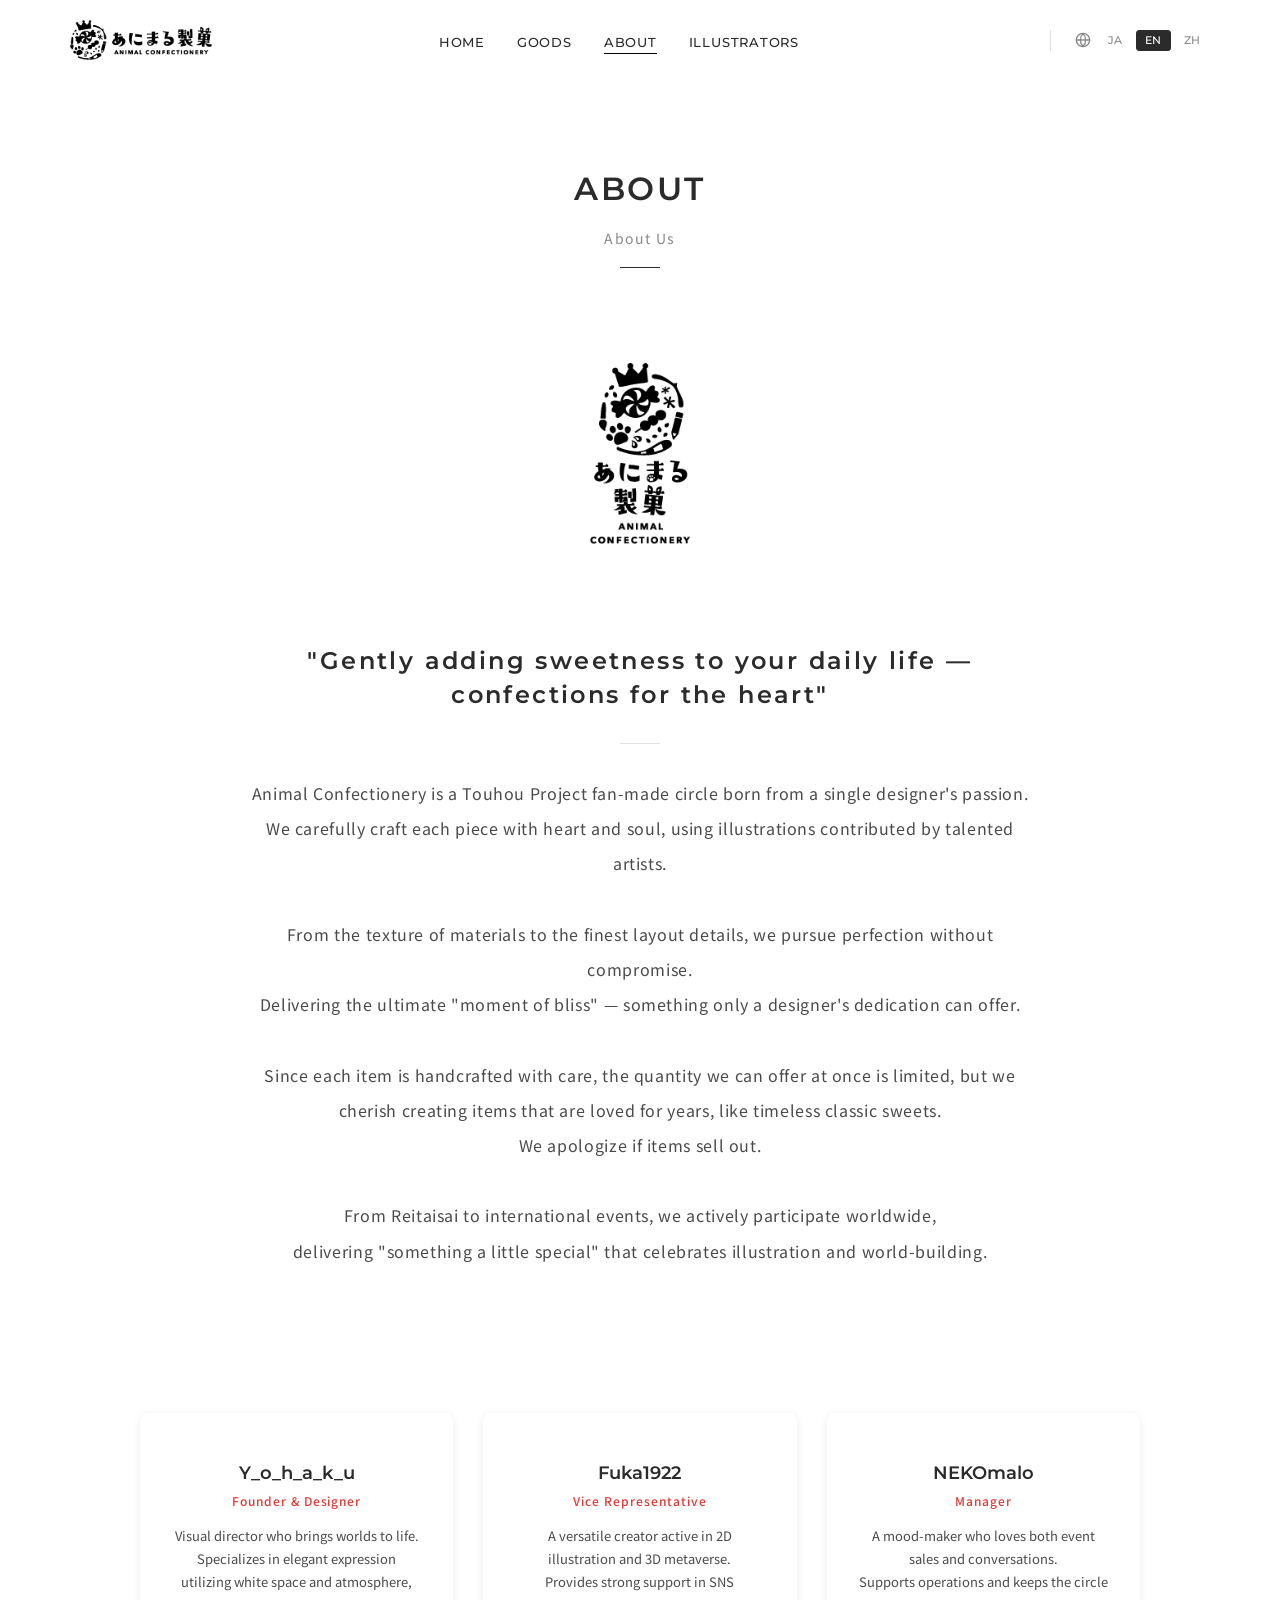
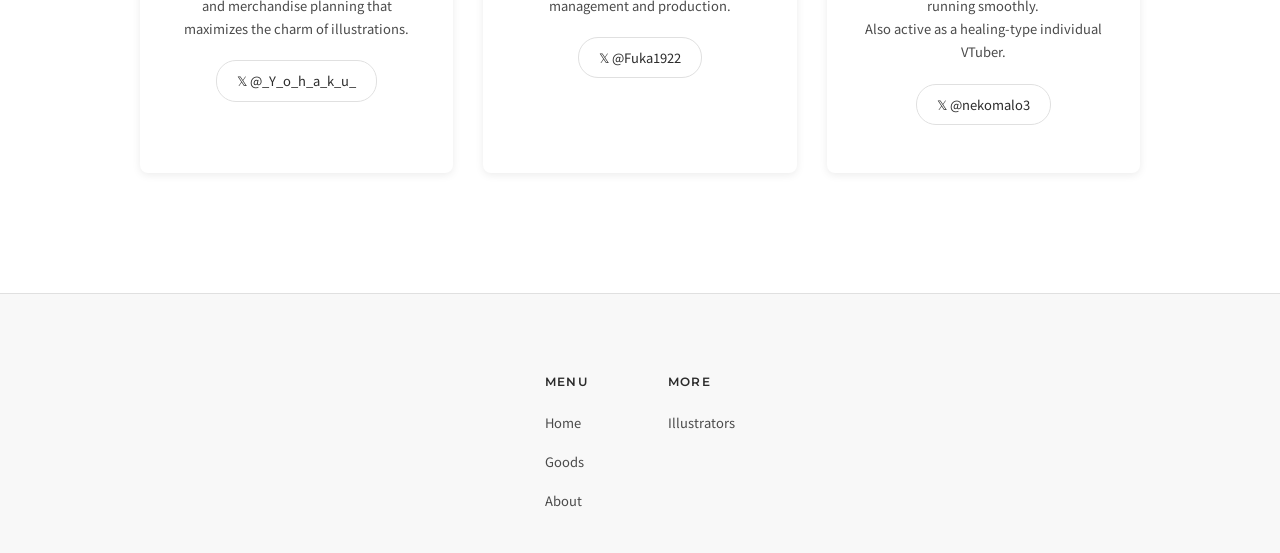
==== commit 194b04e9: "言語切り替え機能（日英中）の追加" ====
--- a/about.html
+++ b/about.html
@@ -58,7 +58,7 @@
             <div class="container">
                 <div class="section-title" style="padding: 80px 0 0; margin-bottom: 95px;">
                     <span class="section-title__en">About</span>
-                    <span class="section-title__ja">あにまる製菓について</span>
+                    <span class="section-title__ja" data-i18n="about.title.ja">あにまる製菓について</span>
                     <span class="section-title__line"></span>
                 </div>
             </div>
@@ -69,13 +69,13 @@
             <div class="container">
                 <div class="about-philosophy" style="max-width: 800px; margin: 0 auto; text-align: center;">
                     <img src="rogo/アセット 2.png" alt="あにまる製菓" style="width: 100px; margin: 0 auto 100px;" loading="lazy">
-                    <h2
+                    <h2 data-i18n="about.philosophy.heading"
                         style="font-size: var(--fs-h3); font-weight: 600; color: var(--color-heading); letter-spacing: 0.1em; margin-bottom: 16px;">
                         "日々の生活にそっと甘さを添える、心のお菓子"
                     </h2>
                     <span
                         style="display: block; width: 40px; height: 1px; background: var(--color-border); margin: 32px auto;"></span>
-                    <p style="line-height: 2.2; letter-spacing: 0.04em;">
+                    <p style="line-height: 2.2; letter-spacing: 0.04em;" data-i18n="about.philosophy.text">
                         あにまる製菓は、一人のデザイナーの「好き」から始まった東方Project二次創作サークルです。<br>
                         絵師様からご寄稿頂いたイラストを、デザイナーが魂を込めて、一品一品丁寧に仕立てます。<br><br>
                         素材の質感からレイアウトの細部まで、納得いくまでこだわり抜く。<br>
@@ -100,10 +100,10 @@
                         <h3
                             style="font-family:var(--font-heading);font-size:18px;font-weight:600;color:var(--color-heading);margin-bottom:4px;">
                             Y_o_h_a_k_u</h3>
-                        <p
+                        <p data-i18n="about.member.yohaku.role"
                             style="font-size:12px;color:var(--color-accent);font-weight:500;letter-spacing:0.08em;margin-bottom:12px;">
                             代表・デザイナー</p>
-                        <p style="font-size:13px;line-height:1.8;color:var(--color-body);margin-bottom:20px;">
+                        <p style="font-size:13px;line-height:1.8;color:var(--color-body);margin-bottom:20px;" data-i18n="about.member.yohaku.desc">
                             世界観を形にするビジュアル統括。<br>
                             余白や空気感を活かした上品な表現と、イラストの魅力を最大限に引き出すグッズ企画・制作を得意とする。
                         </p>
@@ -121,10 +121,10 @@
                         <h3
                             style="font-family:var(--font-heading);font-size:18px;font-weight:600;color:var(--color-heading);margin-bottom:4px;">
                             Fuka1922</h3>
-                        <p
+                        <p data-i18n="about.member.fuka.role"
                             style="font-size:12px;color:var(--color-accent);font-weight:500;letter-spacing:0.08em;margin-bottom:12px;">
                             副代表</p>
-                        <p style="font-size:13px;line-height:1.8;color:var(--color-body);margin-bottom:20px;">
+                        <p style="font-size:13px;line-height:1.8;color:var(--color-body);margin-bottom:20px;" data-i18n="about.member.fuka.desc">
                             2Dイラストや3Dメタバースなど多彩な活動を展開するクリエイター。<br>SNS管理と制作面で強力にサポート
                         </p>
                         <a href="https://x.com/Fuka1922" target="_blank" rel="noopener noreferrer"
@@ -141,10 +141,10 @@
                         <h3
                             style="font-family:var(--font-heading);font-size:18px;font-weight:600;color:var(--color-heading);margin-bottom:4px;">
                             NEKOmalo</h3>
-                        <p
+                        <p data-i18n="about.member.nekomalo.role"
                             style="font-size:12px;color:var(--color-accent);font-weight:500;letter-spacing:0.08em;margin-bottom:12px;">
                             マネージャー</p>
-                        <p style="font-size:13px;line-height:1.8;color:var(--color-body);margin-bottom:20px;">
+                        <p style="font-size:13px;line-height:1.8;color:var(--color-body);margin-bottom:20px;" data-i18n="about.member.nekomalo.desc">
                             イベント売り子もお話しも大好きなムードメーカー。<br>
                             運営を支えサークルを円滑に進める。<br>
                             癒し系個人VTuberとしても活動。
@@ -195,6 +195,9 @@
 
     <button class="scroll-top" id="scroll-top" aria-label="ページトップに戻る">↑</button>
     <script src="js/main.js"></script>
+    <!-- 多言語対応 -->
+    <script src="js/i18n.js"></script>
+    <script src="js/lang-switcher.js"></script>
 </body>
 
 </html>
--- a/css/style.css
+++ b/css/style.css
@@ -1540,4 +1540,125 @@
     text-align: left;
     max-width: 100%;
   }
+}
+
+/* ============================================================
+   言語切り替えボタン（デスクトップ版）
+   ============================================================ */
+.lang-switcher {
+  display: flex;
+  align-items: center;
+  gap: 4px;
+  margin-left: 24px;
+  padding-left: 24px;
+  border-left: 1px solid var(--color-border);
+}
+
+.lang-switcher__icon {
+  display: flex;
+  align-items: center;
+  justify-content: center;
+  color: var(--color-caption);
+  margin-right: 4px;
+}
+
+.lang-switcher__btn {
+  font-family: var(--font-heading);
+  font-size: 11px;
+  font-weight: 500;
+  letter-spacing: 0.05em;
+  color: var(--color-caption);
+  background: none;
+  border: 1px solid transparent;
+  border-radius: 3px;
+  padding: 4px 8px;
+  cursor: pointer;
+  transition: all var(--transition-base);
+  line-height: 1;
+}
+
+.lang-switcher__btn:hover {
+  color: var(--color-heading);
+  border-color: var(--color-border);
+}
+
+.lang-switcher__btn--active {
+  color: var(--color-white);
+  background-color: var(--color-heading);
+  border-color: var(--color-heading);
+}
+
+.lang-switcher__btn--active:hover {
+  color: var(--color-white);
+  background-color: var(--color-dark-gray);
+  border-color: var(--color-dark-gray);
+}
+
+/* ============================================================
+   言語切り替えボタン（モバイル版）
+   ============================================================ */
+.lang-switcher-mobile {
+  display: flex;
+  flex-direction: column;
+  align-items: center;
+  gap: 12px;
+  margin-top: 40px;
+  padding-top: 32px;
+  border-top: 1px solid var(--color-border);
+}
+
+.lang-switcher-mobile__icon {
+  display: flex;
+  align-items: center;
+  color: var(--color-caption);
+}
+
+.lang-switcher-mobile__label {
+  font-family: var(--font-heading);
+  font-size: 11px;
+  font-weight: 500;
+  letter-spacing: 0.15em;
+  color: var(--color-caption);
+  text-transform: uppercase;
+}
+
+.lang-switcher-mobile__group {
+  display: flex;
+  gap: 8px;
+}
+
+.lang-switcher-mobile__btn {
+  font-family: var(--font-body);
+  font-size: 14px;
+  font-weight: 500;
+  color: var(--color-caption);
+  background: none;
+  border: 1px solid var(--color-border);
+  border-radius: 20px;
+  padding: 8px 20px;
+  cursor: pointer;
+  transition: all var(--transition-base);
+}
+
+.lang-switcher-mobile__btn:hover {
+  color: var(--color-heading);
+  border-color: var(--color-heading);
+}
+
+.lang-switcher-mobile__btn--active {
+  color: var(--color-white);
+  background-color: var(--color-heading);
+  border-color: var(--color-heading);
+}
+
+.lang-switcher-mobile__btn--active:hover {
+  color: var(--color-white);
+  background-color: var(--color-dark-gray);
+}
+
+/* --- 767px以下でデスクトップ版の言語切り替えを非表示 --- */
+@media (max-width: 767px) {
+  .lang-switcher {
+    display: none;
+  }
 }
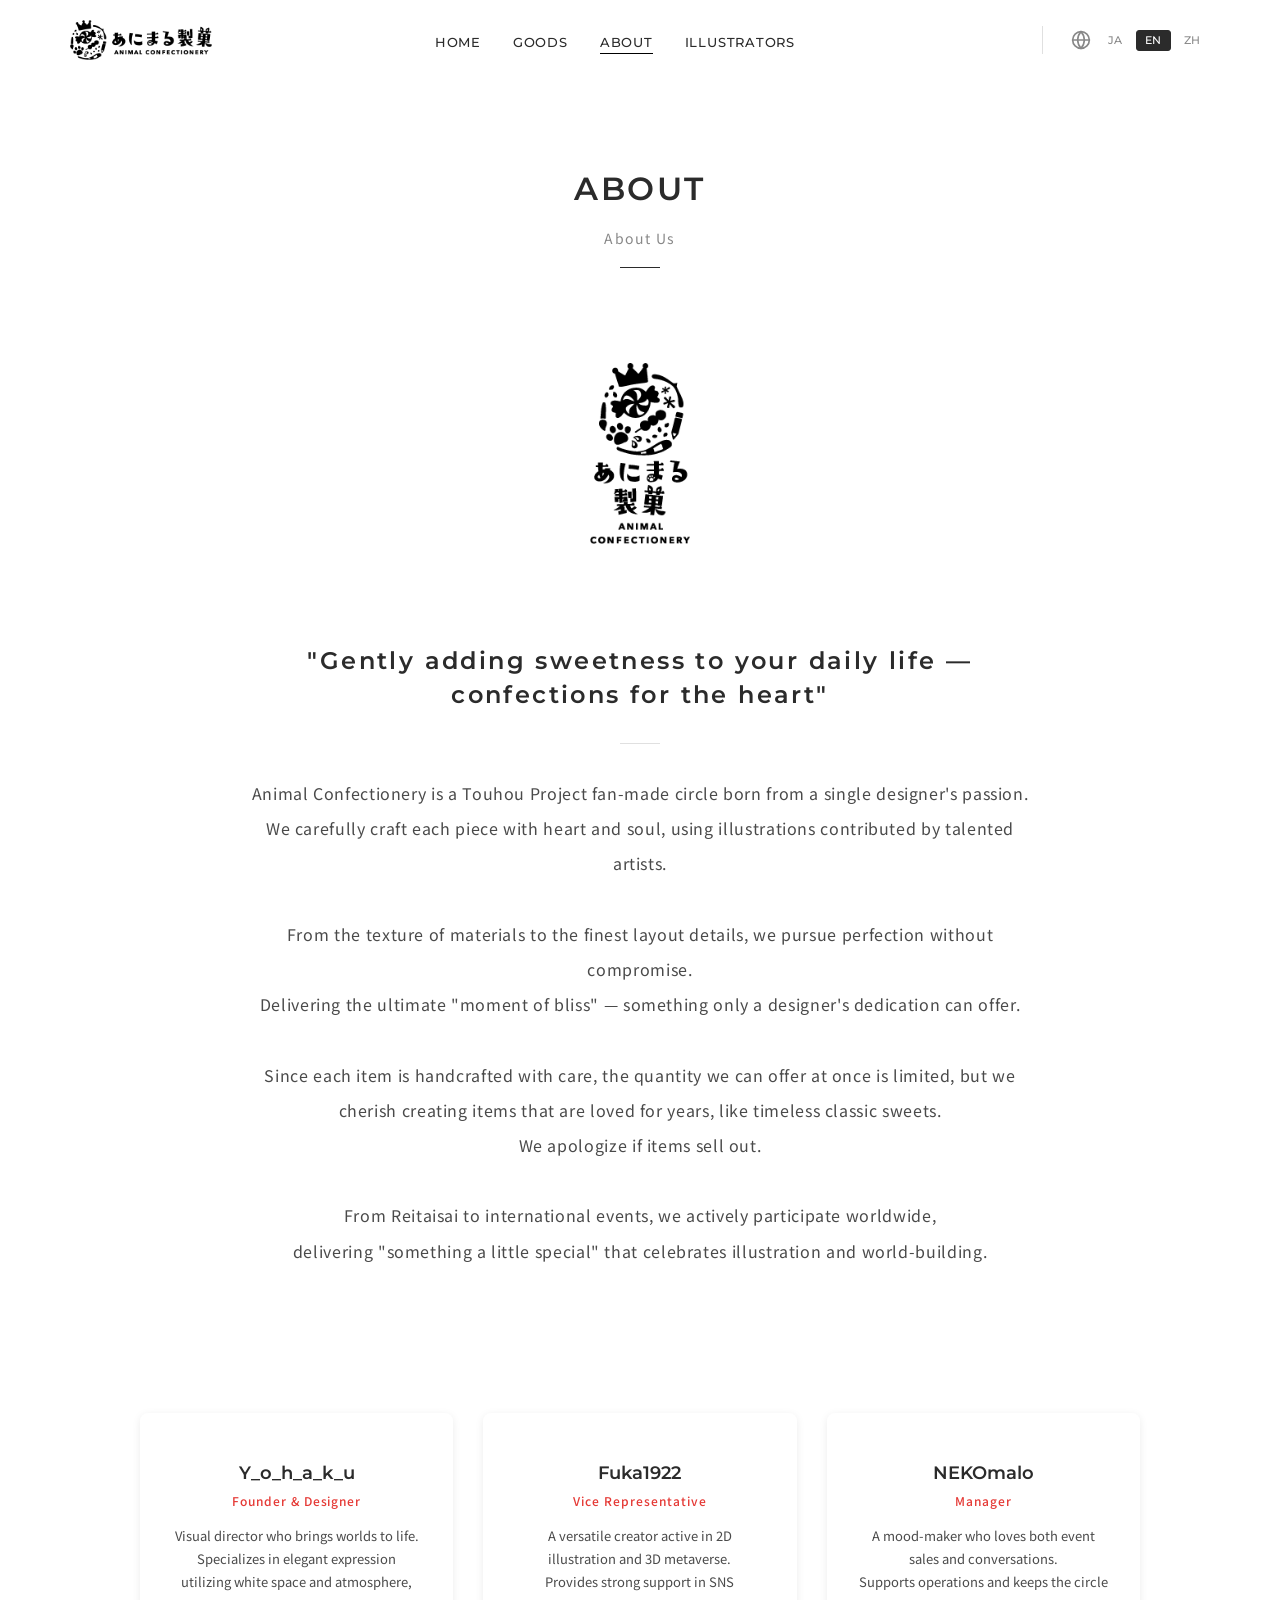
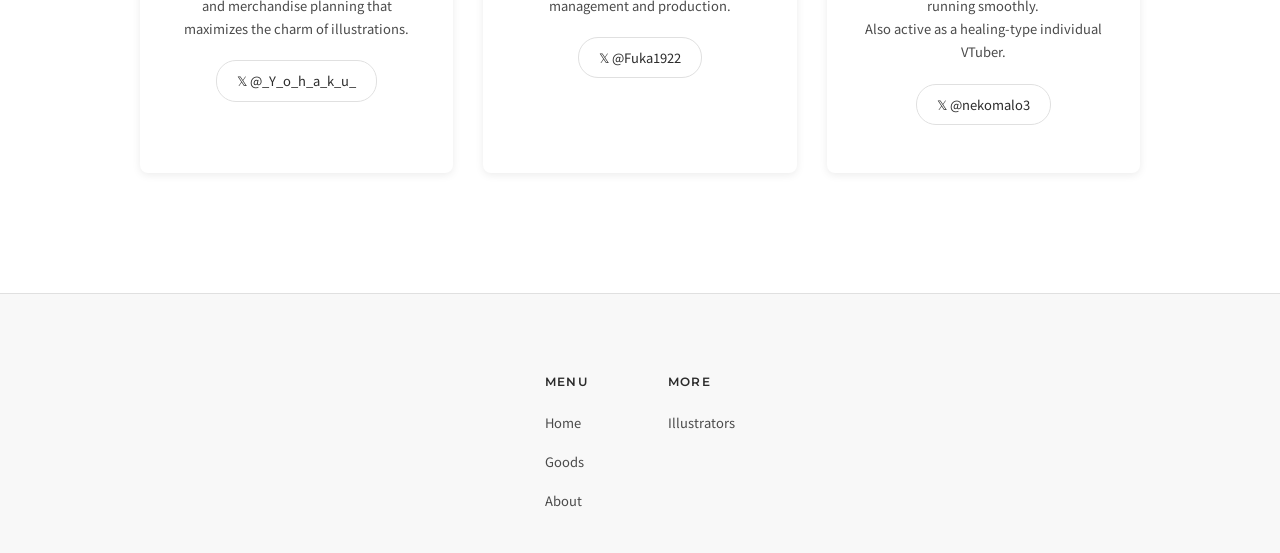
==== commit fd6b1517: "Update favicon to Asset 4" ====
--- a/about.html
+++ b/about.html
@@ -10,7 +10,7 @@
     <meta property="og:description" content="あにまる製菓のサークル理念、ものづくりへのこだわりをご紹介します。">
     <meta property="og:type" content="website">
     <meta name="twitter:card" content="summary_large_image">
-    <link rel="icon" href="rogo/アセット 2.png" type="image/png">
+    <link rel="icon" href="rogo/アセット 4.png" type="image/png">
     <link rel="stylesheet" href="css/style.css">
 </head>
 
--- a/css/style.css
+++ b/css/style.css
@@ -1543,7 +1543,7 @@
 }
 
 /* ============================================================
-   言語切り替えボタン（デスクトップ版）
+   言語切り替えボタン（デスクトップ・モバイル共通）
    ============================================================ */
 .lang-switcher {
   display: flex;
@@ -1552,6 +1552,7 @@
   margin-left: 24px;
   padding-left: 24px;
   border-left: 1px solid var(--color-border);
+  position: relative;
 }
 
 .lang-switcher__icon {
@@ -1559,7 +1560,16 @@
   align-items: center;
   justify-content: center;
   color: var(--color-caption);
-  margin-right: 4px;
+  background: none;
+  border: none;
+  cursor: pointer;
+  padding: 4px;
+}
+
+.lang-switcher__options {
+  display: flex;
+  align-items: center;
+  gap: 4px;
 }
 
 .lang-switcher__btn {
@@ -1594,71 +1604,44 @@
   border-color: var(--color-dark-gray);
 }
 
-/* ============================================================
-   言語切り替えボタン（モバイル版）
-   ============================================================ */
-.lang-switcher-mobile {
-  display: flex;
-  flex-direction: column;
-  align-items: center;
-  gap: 12px;
-  margin-top: 40px;
-  padding-top: 32px;
-  border-top: 1px solid var(--color-border);
-}
-
-.lang-switcher-mobile__icon {
-  display: flex;
-  align-items: center;
-  color: var(--color-caption);
-}
-
-.lang-switcher-mobile__label {
-  font-family: var(--font-heading);
-  font-size: 11px;
-  font-weight: 500;
-  letter-spacing: 0.15em;
-  color: var(--color-caption);
-  text-transform: uppercase;
-}
-
-.lang-switcher-mobile__group {
-  display: flex;
-  gap: 8px;
-}
-
-.lang-switcher-mobile__btn {
-  font-family: var(--font-body);
-  font-size: 14px;
-  font-weight: 500;
-  color: var(--color-caption);
-  background: none;
-  border: 1px solid var(--color-border);
-  border-radius: 20px;
-  padding: 8px 20px;
-  cursor: pointer;
-  transition: all var(--transition-base);
-}
-
-.lang-switcher-mobile__btn:hover {
-  color: var(--color-heading);
-  border-color: var(--color-heading);
-}
-
-.lang-switcher-mobile__btn--active {
-  color: var(--color-white);
-  background-color: var(--color-heading);
-  border-color: var(--color-heading);
-}
-
-.lang-switcher-mobile__btn--active:hover {
-  color: var(--color-white);
-  background-color: var(--color-dark-gray);
-}
-
-/* --- 767px以下でデスクトップ版の言語切り替えを非表示 --- */
+/* --- 767px以下でモバイル用ドロップダウンに変更 --- */
 @media (max-width: 767px) {
   .lang-switcher {
+    margin-left: auto;
+    margin-right: 16px;
+    padding-left: 0;
+    border-left: none;
+  }
+  
+  .lang-switcher__icon {
+    padding: 8px; /* タップしやすく大きく */
+    color: var(--color-heading);
+  }
+
+  .lang-switcher__options {
     display: none;
+    position: absolute;
+    top: 100%;
+    right: 0;
+    flex-direction: column;
+    background: var(--color-white);
+    border: 1px solid var(--color-border);
+    border-radius: var(--radius-card);
+    box-shadow: var(--shadow-card);
+    padding: 8px;
+    gap: 8px;
+    margin-top: 8px;
+    min-width: 80px;
+    z-index: 1200;
+  }
+
+  .lang-switcher--open .lang-switcher__options {
+    display: flex;
+  }
+  
+  .lang-switcher__btn {
+    width: 100%;
+    padding: 10px 16px;
+    font-size: 13px;
   }
 }
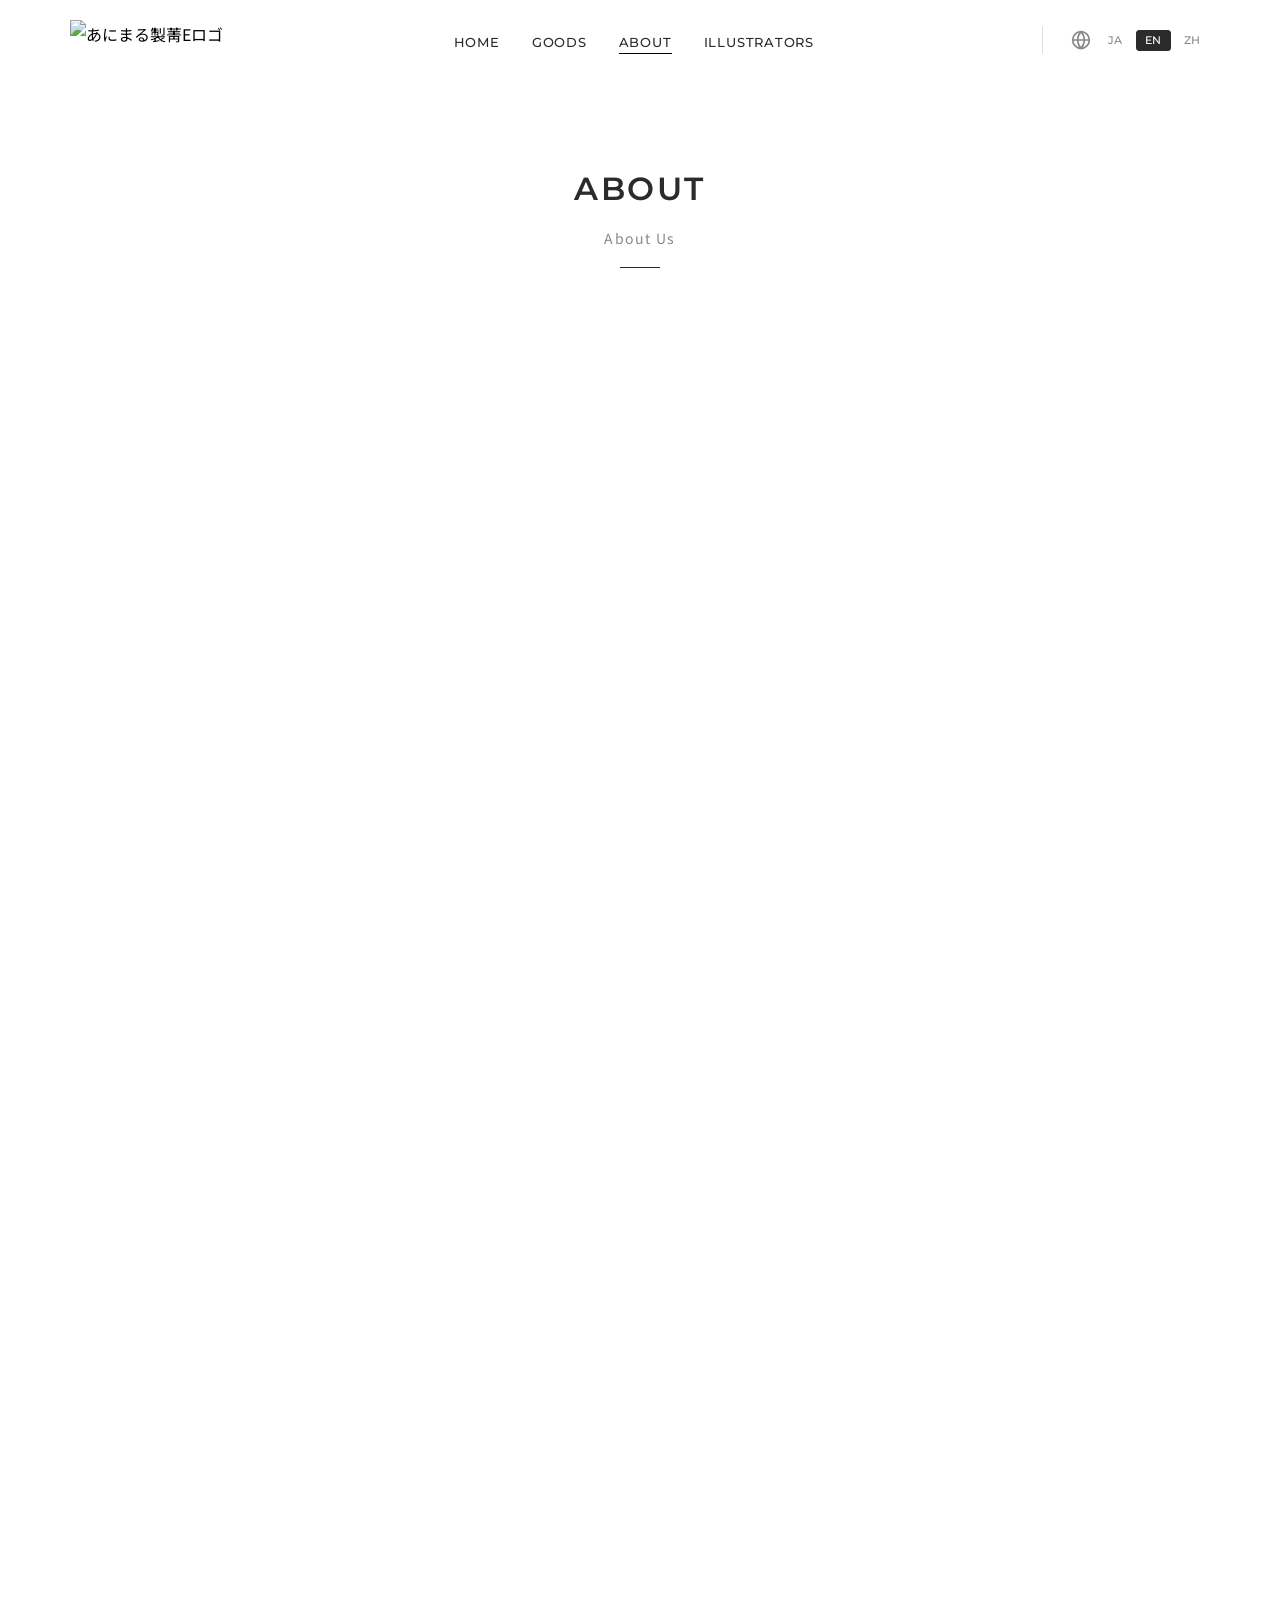
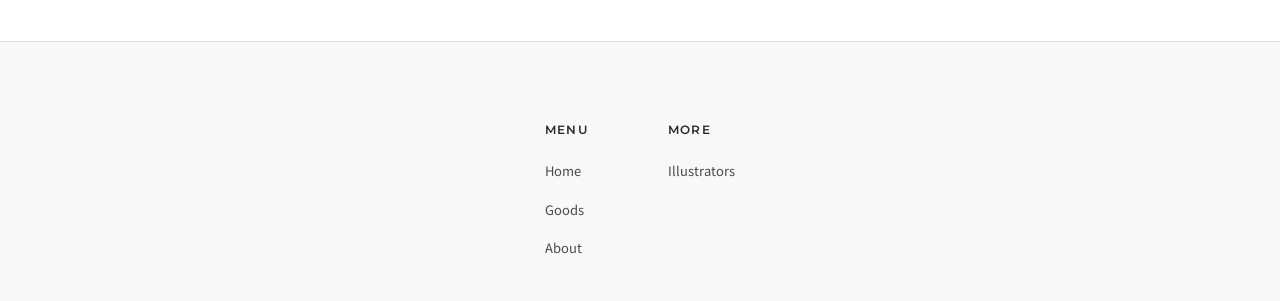
==== commit 80f2f3a3: "Add cache buster to force CSS update" ====
--- a/about.html
+++ b/about.html
@@ -2,16 +2,25 @@
 <html lang="ja">
 
 <head>
+    <!-- Google tag (gtag.js) -->
+    <script async src="https://www.googletagmanager.com/gtag/js?id=G-QH9BFEZHKK"></script>
+    <script>
+        window.dataLayer = window.dataLayer || [];
+        function gtag() { dataLayer.push(arguments); }
+        gtag('js', new Date());
+
+        gtag('config', 'G-QH9BFEZHKK');
+    </script>
     <meta charset="UTF-8">
     <meta name="viewport" content="width=device-width, initial-scale=1.0">
-    <title>About | あにまる製菓 - サークルについて</title>
-    <meta name="description" content="あにまる製菓のサークル理念、ものづくりへのこだわり、活動実績をご紹介します。厳選されたイラストとこだわりの質感で心のお菓子をお届けします。">
-    <meta property="og:title" content="About | あにまる製菓">
-    <meta property="og:description" content="あにまる製菓のサークル理念、ものづくりへのこだわりをご紹介します。">
+    <title>About | あにまる製菁E- サークルにつぁE��</title>
+    <meta name="description" content="あにまる製菓�Eサークル琁E��、ものづくりへのこだわり、活動実績をご紹介します。厳選されたイラストとこだわりの質感で忁E�Eお菓子をお届けします、E>
+    <meta property="og:title" content="About | あにまる製菁E>
+    <meta property="og:description" content="あにまる製菓�Eサークル琁E��、ものづくりへのこだわりをご紹介します、E>
     <meta property="og:type" content="website">
     <meta name="twitter:card" content="summary_large_image">
-    <link rel="icon" href="rogo/アセット 4.png" type="image/png">
-    <link rel="stylesheet" href="css/style.css">
+    <link rel="icon" href="rogo/アセチE�� 4.png" type="image/png">
+    <link rel="stylesheet" href="css/style.css?v=2">
 </head>
 
 <body>
@@ -19,8 +28,8 @@
     <!-- ヘッダー -->
     <header class="header" id="header">
         <div class="header__inner">
-            <a href="index.html" class="header__logo" aria-label="あにまる製菓 トップへ">
-                <img src="rogo/アセット 1.png" alt="あにまる製菓 ロゴ" width="180" height="40">
+            <a href="index.html" class="header__logo" aria-label="あにまる製菁Eトップへ">
+                <img src="rogo/アセチE�� 1.png" alt="あにまる製菁Eロゴ" width="180" height="40">
             </a>
             <nav class="nav" aria-label="メインナビゲーション">
                 <ul class="nav__list">
@@ -32,7 +41,7 @@
 
                 </ul>
             </nav>
-            <button class="hamburger" id="hamburger" aria-label="メニューを開く" aria-expanded="false">
+            <button class="hamburger" id="hamburger" aria-label="メニューを開ぁE aria-expanded="false">
                 <span class="hamburger__line"></span>
                 <span class="hamburger__line"></span>
                 <span class="hamburger__line"></span>
@@ -53,43 +62,43 @@
     </nav>
 
     <main>
-        <!-- ページヒーロー -->
+        <!-- ペ�Eジヒ�Eロー -->
         <section class="page-hero" style="margin-top: var(--header-height);">
             <div class="container">
                 <div class="section-title" style="padding: 80px 0 0; margin-bottom: 95px;">
                     <span class="section-title__en">About</span>
-                    <span class="section-title__ja" data-i18n="about.title.ja">あにまる製菓について</span>
+                    <span class="section-title__ja" data-i18n="about.title.ja">あにまる製菓につぁE��</span>
                     <span class="section-title__line"></span>
                 </div>
             </div>
         </section>
 
-        <!-- サークル理念 -->
+        <!-- サークル琁E�� -->
         <section class="section fade-in" style="padding-top: 0;">
             <div class="container">
                 <div class="about-philosophy" style="max-width: 800px; margin: 0 auto; text-align: center;">
-                    <img src="rogo/アセット 2.png" alt="あにまる製菓" style="width: 100px; margin: 0 auto 100px;" loading="lazy">
+                    <img src="rogo/アセチE�� 2.png" alt="あにまる製菁E style="width: 100px; margin: 0 auto 100px;" loading="lazy">
                     <h2 data-i18n="about.philosophy.heading"
                         style="font-size: var(--fs-h3); font-weight: 600; color: var(--color-heading); letter-spacing: 0.1em; margin-bottom: 16px;">
-                        "日々の生活にそっと甘さを添える、心のお菓子"
+                        "日、E�E生活にそっと甘さを添える、忁E�Eお菓孁E
                     </h2>
                     <span
                         style="display: block; width: 40px; height: 1px; background: var(--color-border); margin: 32px auto;"></span>
                     <p style="line-height: 2.2; letter-spacing: 0.04em;" data-i18n="about.philosophy.text">
-                        あにまる製菓は、一人のデザイナーの「好き」から始まった東方Project二次創作サークルです。<br>
-                        絵師様からご寄稿頂いたイラストを、デザイナーが魂を込めて、一品一品丁寧に仕立てます。<br><br>
-                        素材の質感からレイアウトの細部まで、納得いくまでこだわり抜く。<br>
-                        デザイナーの本気があるからこそ届けられる、日常にほどける「最高の休息」を。<br><br>
-                        一つひとつに手をかけて製作しているため、どうしても一度にお届けできる数には限りがありますが、定番のお菓子のように長く愛されるアイテムを大切に生み出しています。<br>
-                        万が一売り切れてしまった際はごめんなさい。<br><br>
-                        例大祭をはじめ、海外のイベントなどにも積極的に参加し、<br>
-                        イラストと世界観を慈しむ「少し特別なものづくり」を皆様のもとへお届けします。
+                        あにまる製菓�E、一人のチE��イナ�Eの「好き」から始まった東方Project二次創作サークルです、Ebr>
+                        絵師様からご寁E��頂いたイラストを、デザイナ�Eが魂を込めて、一品一品丁寧に仕立てます、Ebr><br>
+                        素材�E質感からレイアウト�E細部まで、納得いくまでこだわり抜く、Ebr>
+                        チE��イナ�Eの本気があるからこそ届けられる、日常にほどける「最高�E休�E」を、Ebr><br>
+                        一つひとつに手をかけて製作してぁE��ため、どぁE��ても一度にお届けできる数には限りがありますが、定番のお菓子�Eように長く�EされるアイチE��を大刁E��生み出してぁE��す、Ebr>
+                        丁E��一売り�Eれてしまった際はごめんなさい、Ebr><br>
+                        例大祭を�Eじめ、海外�Eイベントなどにも積極皁E��参加し、Ebr>
+                        イラストと世界観を�Eし�E「少し特別なも�Eづくり」を皁E���Eもとへお届けします、E
                     </p>
                 </div>
             </div>
         </section>
 
-        <!-- メンバー紹介 -->
+        <!-- メンバ�E紹仁E-->
         <section id="members" class="section fade-in" style="padding-top: 0;">
             <div class="container">
                 <div class="grid grid--3" style="max-width:1000px;margin:0 auto;">
@@ -102,10 +111,11 @@
                             Y_o_h_a_k_u</h3>
                         <p data-i18n="about.member.yohaku.role"
                             style="font-size:12px;color:var(--color-accent);font-weight:500;letter-spacing:0.08em;margin-bottom:12px;">
-                            代表・デザイナー</p>
-                        <p style="font-size:13px;line-height:1.8;color:var(--color-body);margin-bottom:20px;" data-i18n="about.member.yohaku.desc">
-                            世界観を形にするビジュアル統括。<br>
-                            余白や空気感を活かした上品な表現と、イラストの魅力を最大限に引き出すグッズ企画・制作を得意とする。
+                            代表・チE��イナ�E</p>
+                        <p style="font-size:13px;line-height:1.8;color:var(--color-body);margin-bottom:20px;"
+                            data-i18n="about.member.yohaku.desc">
+                            世界観を形にするビジュアル統括、Ebr>
+                            余白めE��気感を活かした上品な表現と、イラスト�E魁E��を最大限に引き出すグチE��企画・制作を得意とする、E
                         </p>
                         <a href="https://x.com/_Y_o_h_a_k_u_" target="_blank" rel="noopener noreferrer"
                             style="display:inline-flex;align-items:center;gap:6px;font-size:13px;color:var(--color-heading);border:1px solid var(--color-border);padding:8px 20px;border-radius:20px;transition:all 0.3s ease;"
@@ -124,8 +134,9 @@
                         <p data-i18n="about.member.fuka.role"
                             style="font-size:12px;color:var(--color-accent);font-weight:500;letter-spacing:0.08em;margin-bottom:12px;">
                             副代表</p>
-                        <p style="font-size:13px;line-height:1.8;color:var(--color-body);margin-bottom:20px;" data-i18n="about.member.fuka.desc">
-                            2Dイラストや3Dメタバースなど多彩な活動を展開するクリエイター。<br>SNS管理と制作面で強力にサポート
+                        <p style="font-size:13px;line-height:1.8;color:var(--color-body);margin-bottom:20px;"
+                            data-i18n="about.member.fuka.desc">
+                            2Dイラストや3Dメタバ�Eスなど多彩な活動を展開するクリエイター、Ebr>SNS管琁E��制作面で強力にサポ�EチE
                         </p>
                         <a href="https://x.com/Fuka1922" target="_blank" rel="noopener noreferrer"
                             style="display:inline-flex;align-items:center;gap:6px;font-size:13px;color:var(--color-heading);border:1px solid var(--color-border);padding:8px 20px;border-radius:20px;transition:all 0.3s ease;"
@@ -144,10 +155,11 @@
                         <p data-i18n="about.member.nekomalo.role"
                             style="font-size:12px;color:var(--color-accent);font-weight:500;letter-spacing:0.08em;margin-bottom:12px;">
                             マネージャー</p>
-                        <p style="font-size:13px;line-height:1.8;color:var(--color-body);margin-bottom:20px;" data-i18n="about.member.nekomalo.desc">
-                            イベント売り子もお話しも大好きなムードメーカー。<br>
-                            運営を支えサークルを円滑に進める。<br>
-                            癒し系個人VTuberとしても活動。
+                        <p style="font-size:13px;line-height:1.8;color:var(--color-body);margin-bottom:20px;"
+                            data-i18n="about.member.nekomalo.desc">
+                            イベント売り子もお話しも大好きなムードメーカー、Ebr>
+                            運営を支えサークルを�E滑に進める、Ebr>
+                            癒し系個人VTuberとしても活動、E
                         </p>
                         <a href="https://x.com/nekomalo3" target="_blank" rel="noopener noreferrer"
                             style="display:inline-flex;align-items:center;gap:6px;font-size:13px;color:var(--color-heading);border:1px solid var(--color-border);padding:8px 20px;border-radius:20px;transition:all 0.3s ease;"
@@ -193,11 +205,11 @@
         </div>
     </footer>
 
-    <button class="scroll-top" id="scroll-top" aria-label="ページトップに戻る">↑</button>
+    <button class="scroll-top" id="scroll-top" aria-label="ペ�Eジトップに戻めE>ↁE/button>
     <script src="js/main.js"></script>
-    <!-- 多言語対応 -->
+    <!-- 多言語対忁E-->
     <script src="js/i18n.js"></script>
     <script src="js/lang-switcher.js"></script>
 </body>
 
-</html>+</html>
--- a/css/style.css
+++ b/css/style.css
@@ -1265,7 +1265,12 @@
   .footer__nav {
     flex-direction: column;
     align-items: center;
+    text-align: center;
     gap: 32px;
+  }
+
+  .footer__nav-list {
+    align-items: center;
   }
 
   .footer__bottom {
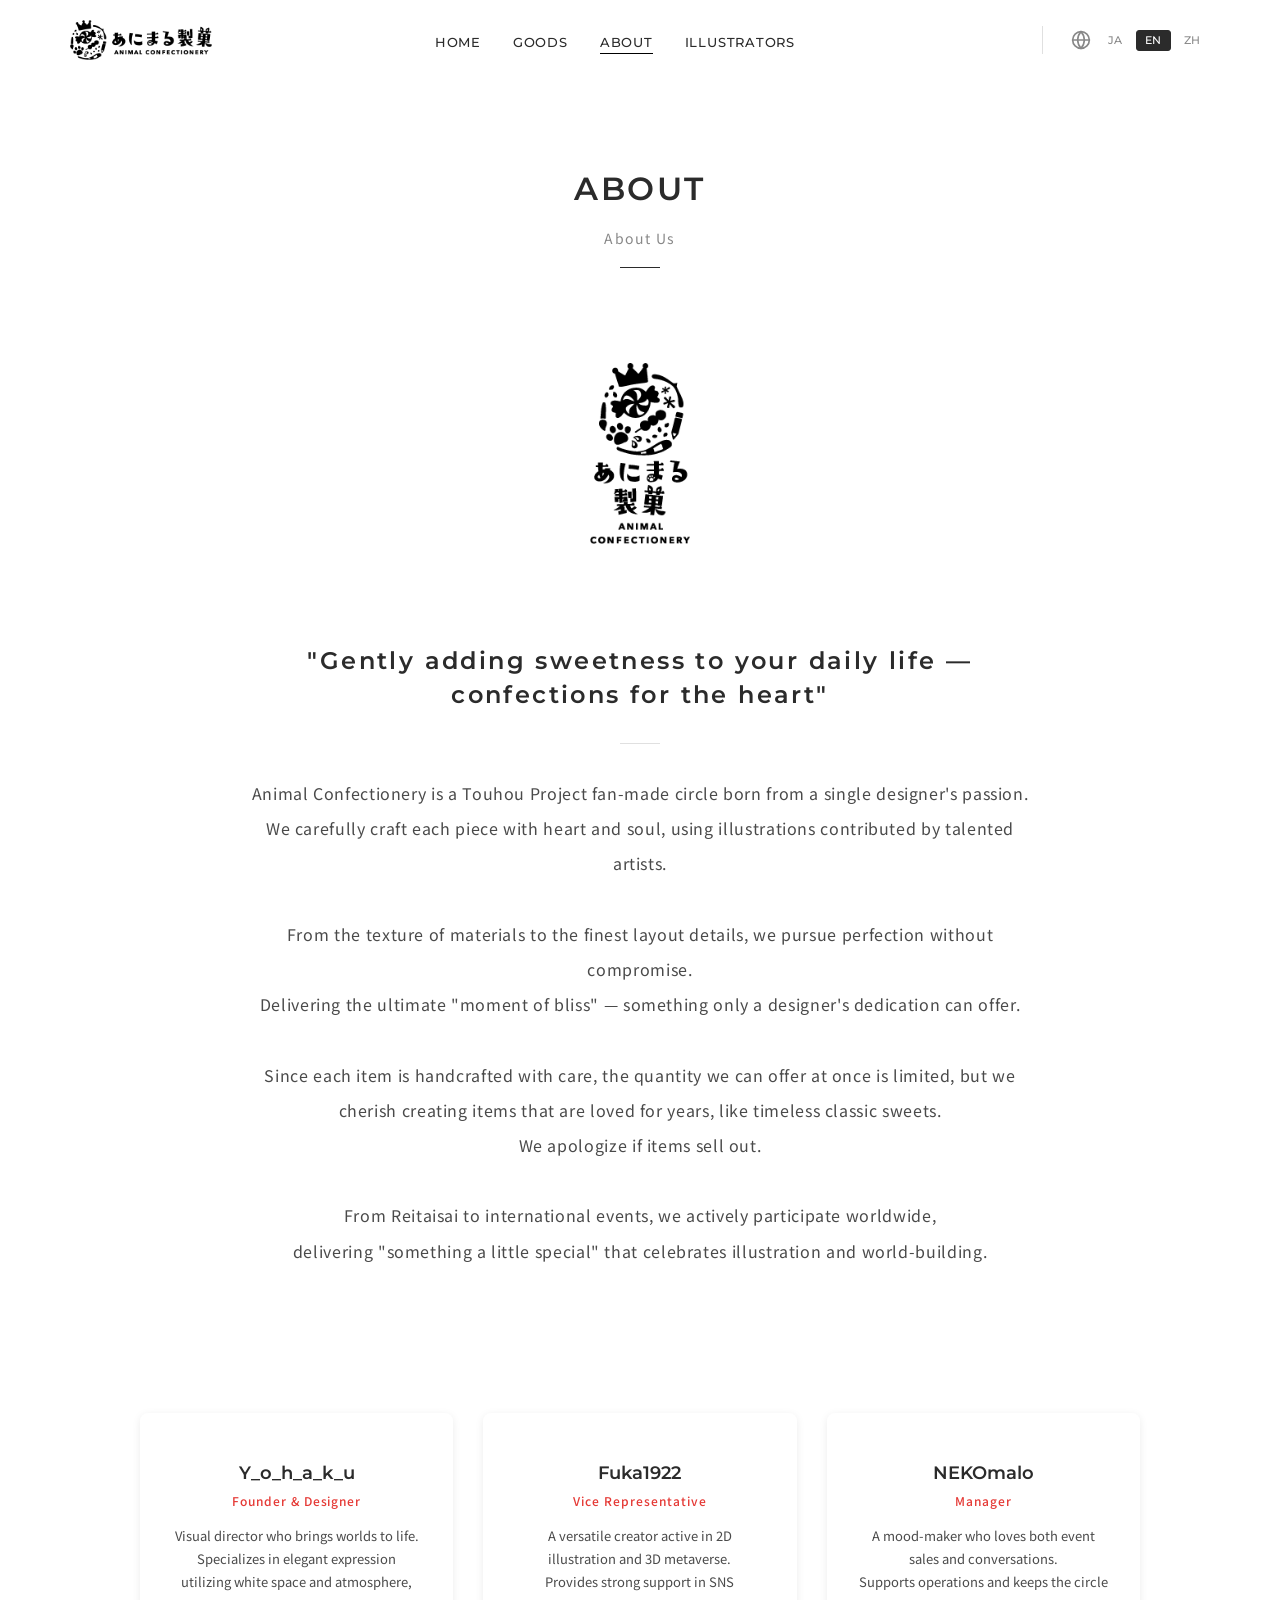
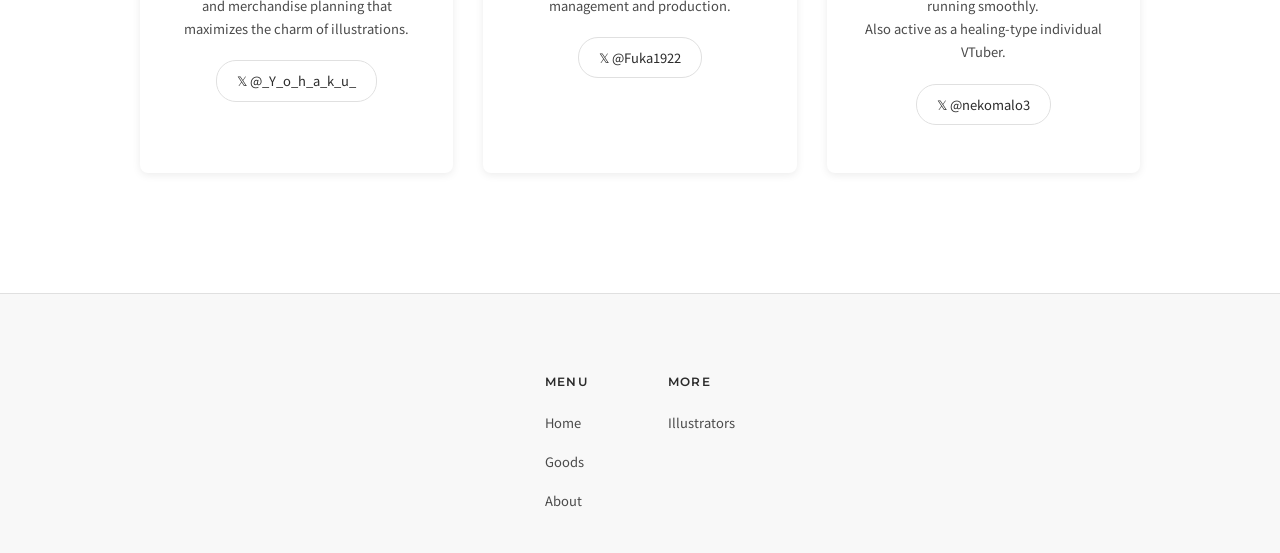
==== commit b512f3de: "Revert "Add cache buster to force CSS update" This reverts commit 80f2f3a3ab7218169be5dcb0bfe06c36e2" ====
--- a/about.html
+++ b/about.html
@@ -13,14 +13,14 @@
     </script>
     <meta charset="UTF-8">
     <meta name="viewport" content="width=device-width, initial-scale=1.0">
-    <title>About | あにまる製菁E- サークルにつぁE��</title>
-    <meta name="description" content="あにまる製菓�Eサークル琁E��、ものづくりへのこだわり、活動実績をご紹介します。厳選されたイラストとこだわりの質感で忁E�Eお菓子をお届けします、E>
-    <meta property="og:title" content="About | あにまる製菁E>
-    <meta property="og:description" content="あにまる製菓�Eサークル琁E��、ものづくりへのこだわりをご紹介します、E>
+    <title>About | あにまる製菓 - サークルについて</title>
+    <meta name="description" content="あにまる製菓のサークル理念、ものづくりへのこだわり、活動実績をご紹介します。厳選されたイラストとこだわりの質感で心のお菓子をお届けします。">
+    <meta property="og:title" content="About | あにまる製菓">
+    <meta property="og:description" content="あにまる製菓のサークル理念、ものづくりへのこだわりをご紹介します。">
     <meta property="og:type" content="website">
     <meta name="twitter:card" content="summary_large_image">
-    <link rel="icon" href="rogo/アセチE�� 4.png" type="image/png">
-    <link rel="stylesheet" href="css/style.css?v=2">
+    <link rel="icon" href="rogo/アセット 4.png" type="image/png">
+    <link rel="stylesheet" href="css/style.css">
 </head>
 
 <body>
@@ -28,8 +28,8 @@
     <!-- ヘッダー -->
     <header class="header" id="header">
         <div class="header__inner">
-            <a href="index.html" class="header__logo" aria-label="あにまる製菁Eトップへ">
-                <img src="rogo/アセチE�� 1.png" alt="あにまる製菁Eロゴ" width="180" height="40">
+            <a href="index.html" class="header__logo" aria-label="あにまる製菓 トップへ">
+                <img src="rogo/アセット 1.png" alt="あにまる製菓 ロゴ" width="180" height="40">
             </a>
             <nav class="nav" aria-label="メインナビゲーション">
                 <ul class="nav__list">
@@ -41,7 +41,7 @@
 
                 </ul>
             </nav>
-            <button class="hamburger" id="hamburger" aria-label="メニューを開ぁE aria-expanded="false">
+            <button class="hamburger" id="hamburger" aria-label="メニューを開く" aria-expanded="false">
                 <span class="hamburger__line"></span>
                 <span class="hamburger__line"></span>
                 <span class="hamburger__line"></span>
@@ -62,43 +62,43 @@
     </nav>
 
     <main>
-        <!-- ペ�Eジヒ�Eロー -->
+        <!-- ページヒーロー -->
         <section class="page-hero" style="margin-top: var(--header-height);">
             <div class="container">
                 <div class="section-title" style="padding: 80px 0 0; margin-bottom: 95px;">
                     <span class="section-title__en">About</span>
-                    <span class="section-title__ja" data-i18n="about.title.ja">あにまる製菓につぁE��</span>
+                    <span class="section-title__ja" data-i18n="about.title.ja">あにまる製菓について</span>
                     <span class="section-title__line"></span>
                 </div>
             </div>
         </section>
 
-        <!-- サークル琁E�� -->
+        <!-- サークル理念 -->
         <section class="section fade-in" style="padding-top: 0;">
             <div class="container">
                 <div class="about-philosophy" style="max-width: 800px; margin: 0 auto; text-align: center;">
-                    <img src="rogo/アセチE�� 2.png" alt="あにまる製菁E style="width: 100px; margin: 0 auto 100px;" loading="lazy">
+                    <img src="rogo/アセット 2.png" alt="あにまる製菓" style="width: 100px; margin: 0 auto 100px;" loading="lazy">
                     <h2 data-i18n="about.philosophy.heading"
                         style="font-size: var(--fs-h3); font-weight: 600; color: var(--color-heading); letter-spacing: 0.1em; margin-bottom: 16px;">
-                        "日、E�E生活にそっと甘さを添える、忁E�Eお菓孁E
+                        "日々の生活にそっと甘さを添える、心のお菓子"
                     </h2>
                     <span
                         style="display: block; width: 40px; height: 1px; background: var(--color-border); margin: 32px auto;"></span>
                     <p style="line-height: 2.2; letter-spacing: 0.04em;" data-i18n="about.philosophy.text">
-                        あにまる製菓�E、一人のチE��イナ�Eの「好き」から始まった東方Project二次創作サークルです、Ebr>
-                        絵師様からご寁E��頂いたイラストを、デザイナ�Eが魂を込めて、一品一品丁寧に仕立てます、Ebr><br>
-                        素材�E質感からレイアウト�E細部まで、納得いくまでこだわり抜く、Ebr>
-                        チE��イナ�Eの本気があるからこそ届けられる、日常にほどける「最高�E休�E」を、Ebr><br>
-                        一つひとつに手をかけて製作してぁE��ため、どぁE��ても一度にお届けできる数には限りがありますが、定番のお菓子�Eように長く�EされるアイチE��を大刁E��生み出してぁE��す、Ebr>
-                        丁E��一売り�Eれてしまった際はごめんなさい、Ebr><br>
-                        例大祭を�Eじめ、海外�Eイベントなどにも積極皁E��参加し、Ebr>
-                        イラストと世界観を�Eし�E「少し特別なも�Eづくり」を皁E���Eもとへお届けします、E
+                        あにまる製菓は、一人のデザイナーの「好き」から始まった東方Project二次創作サークルです。<br>
+                        絵師様からご寄稿頂いたイラストを、デザイナーが魂を込めて、一品一品丁寧に仕立てます。<br><br>
+                        素材の質感からレイアウトの細部まで、納得いくまでこだわり抜く。<br>
+                        デザイナーの本気があるからこそ届けられる、日常にほどける「最高の休息」を。<br><br>
+                        一つひとつに手をかけて製作しているため、どうしても一度にお届けできる数には限りがありますが、定番のお菓子のように長く愛されるアイテムを大切に生み出しています。<br>
+                        万が一売り切れてしまった際はごめんなさい。<br><br>
+                        例大祭をはじめ、海外のイベントなどにも積極的に参加し、<br>
+                        イラストと世界観を慈しむ「少し特別なものづくり」を皆様のもとへお届けします。
                     </p>
                 </div>
             </div>
         </section>
 
-        <!-- メンバ�E紹仁E-->
+        <!-- メンバー紹介 -->
         <section id="members" class="section fade-in" style="padding-top: 0;">
             <div class="container">
                 <div class="grid grid--3" style="max-width:1000px;margin:0 auto;">
@@ -111,11 +111,11 @@
                             Y_o_h_a_k_u</h3>
                         <p data-i18n="about.member.yohaku.role"
                             style="font-size:12px;color:var(--color-accent);font-weight:500;letter-spacing:0.08em;margin-bottom:12px;">
-                            代表・チE��イナ�E</p>
+                            代表・デザイナー</p>
                         <p style="font-size:13px;line-height:1.8;color:var(--color-body);margin-bottom:20px;"
                             data-i18n="about.member.yohaku.desc">
-                            世界観を形にするビジュアル統括、Ebr>
-                            余白めE��気感を活かした上品な表現と、イラスト�E魁E��を最大限に引き出すグチE��企画・制作を得意とする、E
+                            世界観を形にするビジュアル統括。<br>
+                            余白や空気感を活かした上品な表現と、イラストの魅力を最大限に引き出すグッズ企画・制作を得意とする。
                         </p>
                         <a href="https://x.com/_Y_o_h_a_k_u_" target="_blank" rel="noopener noreferrer"
                             style="display:inline-flex;align-items:center;gap:6px;font-size:13px;color:var(--color-heading);border:1px solid var(--color-border);padding:8px 20px;border-radius:20px;transition:all 0.3s ease;"
@@ -136,7 +136,7 @@
                             副代表</p>
                         <p style="font-size:13px;line-height:1.8;color:var(--color-body);margin-bottom:20px;"
                             data-i18n="about.member.fuka.desc">
-                            2Dイラストや3Dメタバ�Eスなど多彩な活動を展開するクリエイター、Ebr>SNS管琁E��制作面で強力にサポ�EチE
+                            2Dイラストや3Dメタバースなど多彩な活動を展開するクリエイター。<br>SNS管理と制作面で強力にサポート
                         </p>
                         <a href="https://x.com/Fuka1922" target="_blank" rel="noopener noreferrer"
                             style="display:inline-flex;align-items:center;gap:6px;font-size:13px;color:var(--color-heading);border:1px solid var(--color-border);padding:8px 20px;border-radius:20px;transition:all 0.3s ease;"
@@ -157,9 +157,9 @@
                             マネージャー</p>
                         <p style="font-size:13px;line-height:1.8;color:var(--color-body);margin-bottom:20px;"
                             data-i18n="about.member.nekomalo.desc">
-                            イベント売り子もお話しも大好きなムードメーカー、Ebr>
-                            運営を支えサークルを�E滑に進める、Ebr>
-                            癒し系個人VTuberとしても活動、E
+                            イベント売り子もお話しも大好きなムードメーカー。<br>
+                            運営を支えサークルを円滑に進める。<br>
+                            癒し系個人VTuberとしても活動。
                         </p>
                         <a href="https://x.com/nekomalo3" target="_blank" rel="noopener noreferrer"
                             style="display:inline-flex;align-items:center;gap:6px;font-size:13px;color:var(--color-heading);border:1px solid var(--color-border);padding:8px 20px;border-radius:20px;transition:all 0.3s ease;"
@@ -205,11 +205,11 @@
         </div>
     </footer>
 
-    <button class="scroll-top" id="scroll-top" aria-label="ペ�Eジトップに戻めE>ↁE/button>
+    <button class="scroll-top" id="scroll-top" aria-label="ページトップに戻る">↑</button>
     <script src="js/main.js"></script>
-    <!-- 多言語対忁E-->
+    <!-- 多言語対応 -->
     <script src="js/i18n.js"></script>
     <script src="js/lang-switcher.js"></script>
 </body>
 
-</html>
+</html>
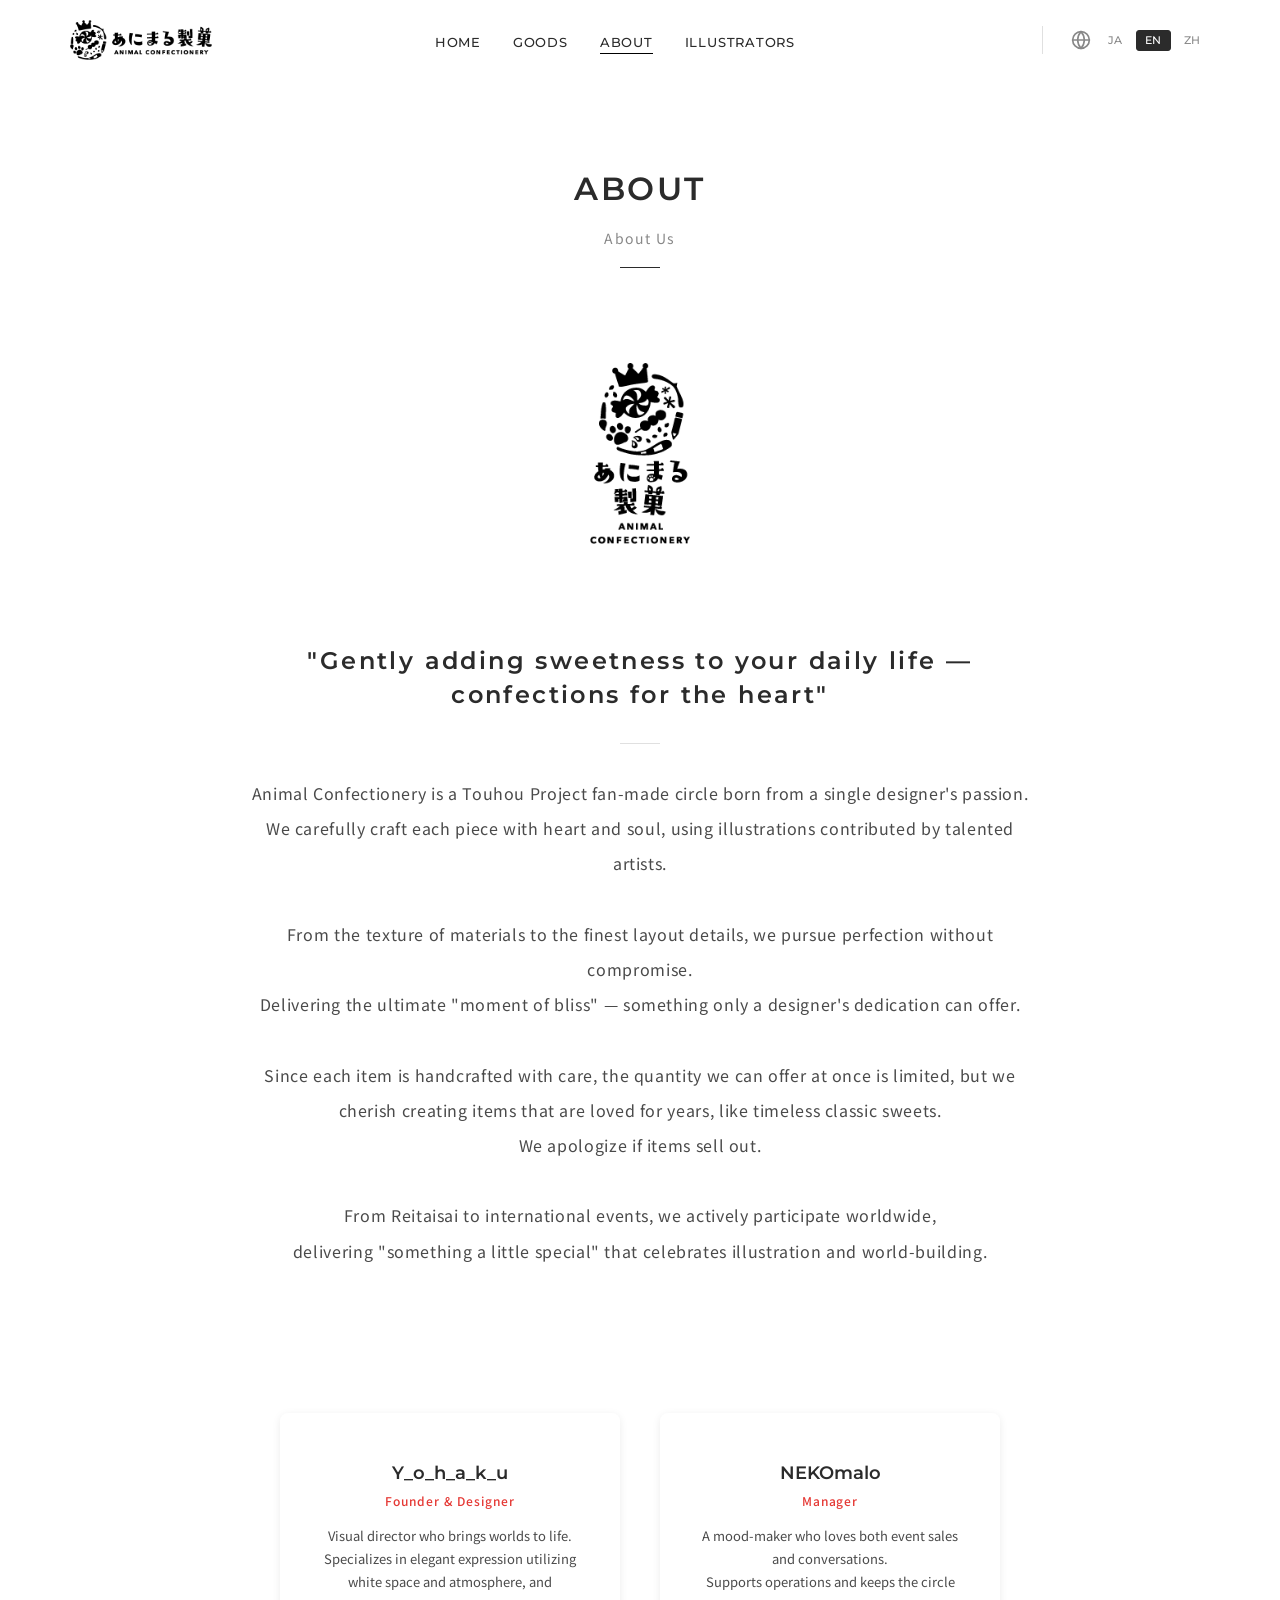
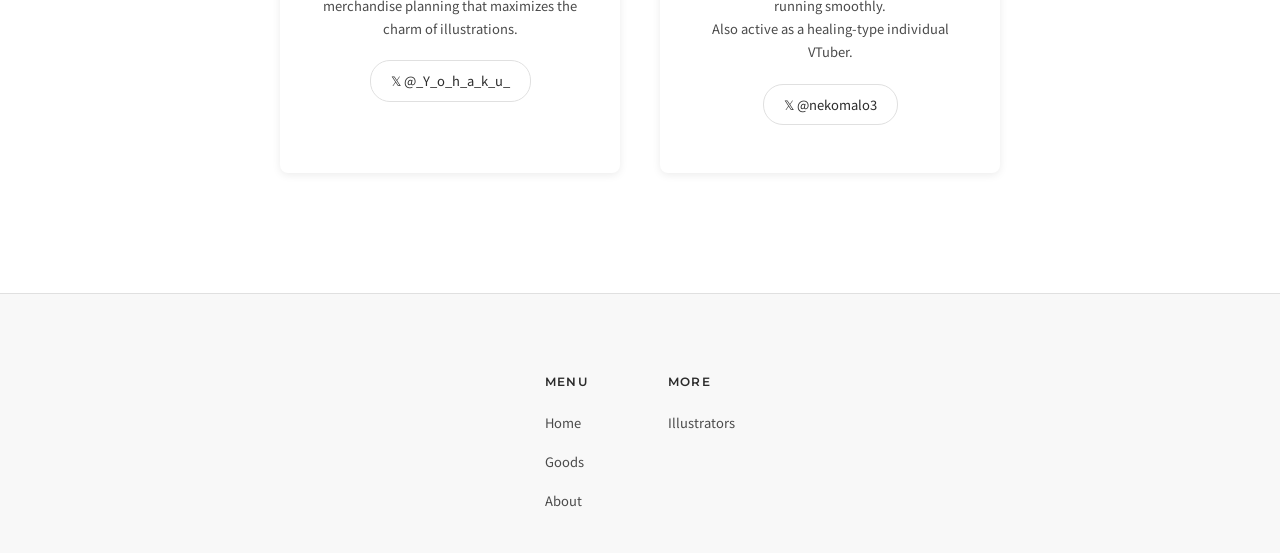
==== commit 78038771: "メンバー情報からFuka1922を削除し、レイアウトを調整" ====
--- a/about.html
+++ b/about.html
@@ -101,7 +101,7 @@
         <!-- メンバー紹介 -->
         <section id="members" class="section fade-in" style="padding-top: 0;">
             <div class="container">
-                <div class="grid grid--3" style="max-width:1000px;margin:0 auto;">
+                <div class="grid grid--2" style="max-width:720px;margin:0 auto;">
 
                     <!-- Y_o_h_a_k_u -->
                     <div class="member-card"
@@ -122,27 +122,6 @@
                             onmouseover="this.style.background='var(--color-heading)';this.style.color='#fff'"
                             onmouseout="this.style.background='transparent';this.style.color='var(--color-heading)'">
                             𝕏 @_Y_o_h_a_k_u_
-                        </a>
-                    </div>
-
-                    <!-- Fuka1922 -->
-                    <div class="member-card"
-                        style="background:var(--color-white);border-radius:var(--radius-card);box-shadow:var(--shadow-card);overflow:hidden;text-align:center;padding:48px 32px;">
-                        <h3
-                            style="font-family:var(--font-heading);font-size:18px;font-weight:600;color:var(--color-heading);margin-bottom:4px;">
-                            Fuka1922</h3>
-                        <p data-i18n="about.member.fuka.role"
-                            style="font-size:12px;color:var(--color-accent);font-weight:500;letter-spacing:0.08em;margin-bottom:12px;">
-                            副代表</p>
-                        <p style="font-size:13px;line-height:1.8;color:var(--color-body);margin-bottom:20px;"
-                            data-i18n="about.member.fuka.desc">
-                            2Dイラストや3Dメタバースなど多彩な活動を展開するクリエイター。<br>SNS管理と制作面で強力にサポート
-                        </p>
-                        <a href="https://x.com/Fuka1922" target="_blank" rel="noopener noreferrer"
-                            style="display:inline-flex;align-items:center;gap:6px;font-size:13px;color:var(--color-heading);border:1px solid var(--color-border);padding:8px 20px;border-radius:20px;transition:all 0.3s ease;"
-                            onmouseover="this.style.background='var(--color-heading)';this.style.color='#fff'"
-                            onmouseout="this.style.background='transparent';this.style.color='var(--color-heading)'">
-                            𝕏 @Fuka1922
                         </a>
                     </div>
 
--- a/css/style.css
+++ b/css/style.css
@@ -1373,6 +1373,85 @@
   cursor: pointer;
 }
 
+.image-modal__container {
+  position: relative;
+  max-width: 90%;
+  max-height: 85vh;
+  display: flex;
+  align-items: center;
+  justify-content: center;
+}
+
+.image-modal__prev,
+.image-modal__next {
+  position: absolute;
+  top: 50%;
+  transform: translateY(-50%);
+  color: #fff;
+  background: rgba(0, 0, 0, 0.4);
+  border: none;
+  font-size: 24px;
+  width: 44px;
+  height: 44px;
+  border-radius: 50%;
+  cursor: pointer;
+  z-index: 10001;
+  display: none; /* JS制御で表示切替 */
+  align-items: center;
+  justify-content: center;
+  transition: background-color 0.3s, opacity 0.3s;
+}
+
+.image-modal__prev:hover,
+.image-modal__next:hover {
+  background-color: rgba(0, 0, 0, 0.8);
+}
+
+.image-modal__prev {
+  left: -60px;
+}
+
+.image-modal__next {
+  right: -60px;
+}
+
+@media (max-width: 900px) {
+  .image-modal__prev {
+    left: 10px;
+  }
+  .image-modal__next {
+    right: 10px;
+  }
+}
+
+.image-modal__dots {
+  position: absolute;
+  bottom: 24px;
+  left: 50%;
+  transform: translateX(-50%);
+  display: flex;
+  gap: 8px;
+  z-index: 10001;
+}
+
+.image-modal__dot {
+  width: 8px;
+  height: 8px;
+  border-radius: 50%;
+  background-color: rgba(255, 255, 255, 0.4);
+  cursor: pointer;
+  transition: background-color 0.3s, transform 0.3s;
+}
+
+.image-modal__dot:hover {
+  background-color: rgba(255, 255, 255, 0.8);
+}
+
+.image-modal__dot--active {
+  background-color: #ffffff;
+  transform: scale(1.2);
+}
+
 /* ============================================================
    グッズページトップ画像レイアウト最適化 (Responsive)
    ============================================================ */
@@ -1649,4 +1728,16 @@
     padding: 10px 16px;
     font-size: 13px;
   }
+}
+
+/* ============================================================
+   汎用リンクスタイル
+   ============================================================ */
+.shop-link {
+  text-decoration: underline !important;
+  transition: color var(--transition-base) !important;
+}
+
+.shop-link:hover {
+  color: #1976d2 !important;
 }
